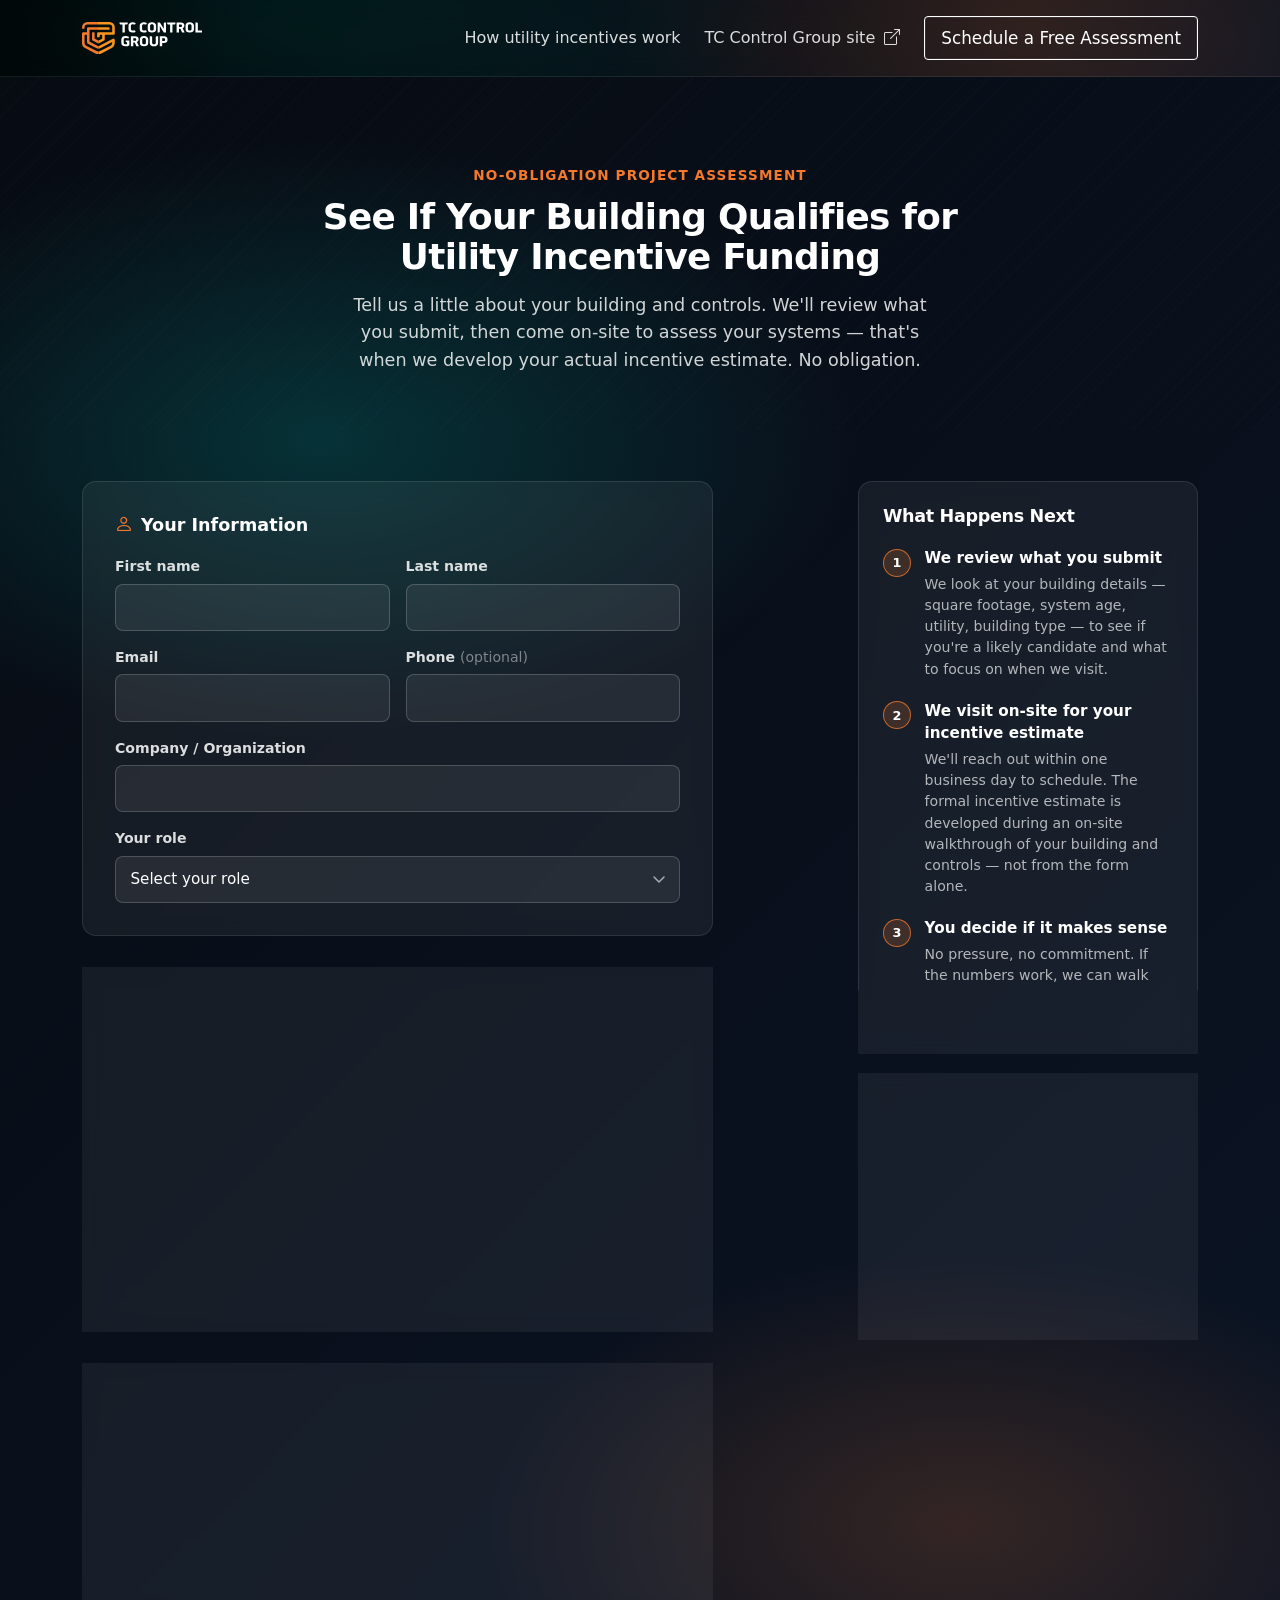
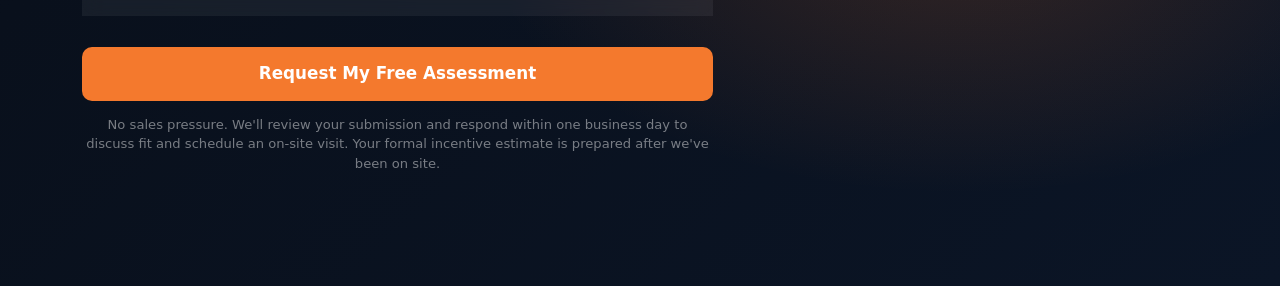
==== free-assessment/index.html @ 53686638 "Add BMS incentive landing page and related pages Made-with: Cursor" ====
<!doctype html>
<html lang="en">
<head>
  <meta charset="utf-8">
  <meta name="viewport" content="width=device-width, initial-scale=1">
  <title>Free Assessment | TC Controls</title>

  <!-- Bootstrap CSS -->
  <link href="https://cdn.jsdelivr.net/npm/bootstrap@5.3.3/dist/css/bootstrap.min.css" rel="stylesheet">
  <!-- Bootstrap Icons -->
  <link href="https://cdn.jsdelivr.net/npm/bootstrap-icons@1.11.3/font/bootstrap-icons.min.css" rel="stylesheet">
  <link href="../css/styles.css" rel="stylesheet">

</head>
<body>

    <header class="site-hero" style="padding-bottom: 0;">
        <nav class="navbar navbar-expand-lg navbar-dark navbar-overlay py-3">
          <div class="container">
            <a class="navbar-brand d-flex align-items-center gap-2" href="../index.html" aria-label="TC Controls — back to landing page home">
              <span class="brand-mark" aria-hidden="true">
                <svg xmlns="http://www.w3.org/2000/svg" viewBox="0 0 264.708 70.404" role="img" aria-label="TC Controls">
                  <g transform="translate(82.597 0.573)">
                    <g>
                      <g>
                        <g>
                          <path d="M459.9,7.663V5h18.069V7.663a1.708,1.708,0,0,1-1.708,1.708h-4.738V27.019h-5.214V9.371h-4.7A1.709,1.709,0,0,1,459.9,7.663Z" transform="translate(-459.9 -4.675)" fill="#fff"></path>
                          <path d="M575.146,10.832V18.28c0,2.234,1.62,3.238,3.887,3.238a9.345,9.345,0,0,0,3.132-.485,1.978,1.978,0,0,1,2.38.943l1,1.906c-1.846,1.392-3.693,1.976-6.963,1.976-4.955,0-8.678-2.428-8.678-7.286V10.509c0-4.565,3.919-7.319,8.646-7.319a11,11,0,0,1,7.189,2.1L584.607,7.3a1.945,1.945,0,0,1-2.4.871,8.662,8.662,0,0,0-3.271-.578C576.734,7.594,575.146,8.759,575.146,10.832Z" transform="translate(-550.144 -3.19)" fill="#fff"></path>
                        </g>
                        <g transform="translate(44.384)">
                          <path d="M712.276,10.832V18.28c0,2.234,1.62,3.238,3.887,3.238a9.345,9.345,0,0,0,3.132-.485,1.953,1.953,0,0,1,2.38.943l1,1.906c-1.846,1.392-3.693,1.976-6.963,1.976-4.955,0-8.678-2.428-8.678-7.286V10.509c0-4.565,3.919-7.319,8.646-7.319a11,11,0,0,1,7.189,2.1L721.737,7.3a1.945,1.945,0,0,1-2.4.871,8.662,8.662,0,0,0-3.271-.578C713.864,7.594,712.276,8.759,712.276,10.832Z" transform="translate(-707.03 -3.19)" fill="#fff"></path>
                          <path d="M823.749,10.412v8.161c0,4.793-3.723,7.286-8.971,7.286h-.485c-5.311,0-9-2.428-9-7.286V10.412c0-4.565,3.854-7.222,8.971-7.222h.517C819.8,3.19,823.749,5.911,823.749,10.412Zm-5.246.42c0-2.137-1.586-3.27-3.725-3.27h-.517c-2.17,0-3.725,1.166-3.725,3.238v7.416c0,2.3,1.424,3.3,3.757,3.3h.485c2.267,0,3.725-1.036,3.725-3.3Z" transform="translate(-787.643 -3.19)" fill="#fff"></path>
                          <path d="M942.17,4.992h2.865V27.011h-4.891l-8.711-14.054V25.051a1.961,1.961,0,0,1-1.961,1.961H926.64V4.992h4.89l8.678,14.183V6.951A1.961,1.961,0,0,1,942.17,4.99Z" transform="translate(-887.198 -4.667)" fill="#fff"></path>
                          <path d="M1043.67,7.41V5h18.069V7.412a1.961,1.961,0,0,1-1.961,1.961H1055.3V27.019h-5.214V9.371h-4.451A1.961,1.961,0,0,1,1043.67,7.41Z" transform="translate(-983.21 -4.675)" fill="#fff"></path>
                          <path d="M1172.158,17.953l4.468,9.068h-5.6l-3.693-7.9h-3.206v7.9h-5.246V5h9.488c4.533,0,7.545,1.911,7.545,6.347v1a5.461,5.461,0,0,1-3.757,5.6Zm-8.032-2.883h3.919c1.327,0,2.622-.713,2.622-2.2V11.541c0-1.457-1.133-2.17-2.654-2.17h-3.886v5.7Z" transform="translate(-1077.729 -4.675)" fill="#fff"></path>
                          <path d="M1286.969,10.412v8.161c0,4.793-3.725,7.286-8.971,7.286h-.487c-5.311,0-9-2.428-9-7.286V10.412c0-4.565,3.854-7.222,8.969-7.222H1278C1283.018,3.19,1286.969,5.911,1286.969,10.412Zm-5.246.42c0-2.137-1.586-3.27-3.723-3.27h-.519c-2.17,0-3.723,1.166-3.723,3.238v7.416c0,2.3,1.424,3.3,3.757,3.3H1278c2.266,0,3.723-1.036,3.723-3.3V10.832Z" transform="translate(-1167.669 -3.19)" fill="#fff"></path>
                          <path d="M1395.114,6.959V22.68H1403a1.961,1.961,0,0,1,1.961,1.961v2.38h-15.09V5h3.285a1.961,1.961,0,0,1,1.961,1.961Z" transform="translate(-1267.233 -4.675)" fill="#fff"></path>
                        </g>
                      </g>
                      <g transform="translate(3.91 30.313)">
                        <path d="M491.32,181.622h8.1v10.427a14.382,14.382,0,0,1-8.452,2.59c-5.246,0-9.294-2.331-9.294-7.286v-8.064c0-4.761,4.177-7.319,9.391-7.319a14.054,14.054,0,0,1,7.61,2.073l-.941,2a1.965,1.965,0,0,1-2.509.982,10.063,10.063,0,0,0-3.9-.686c-2.461,0-4.4,1.133-4.4,3.335V187c0,2.4,1.782,3.3,4.048,3.3a8.151,8.151,0,0,0,3.206-.517v-4.145h-.889a1.961,1.961,0,0,1-1.961-1.961V181.62Z" transform="translate(-481.67 -171.97)" fill="#fff"></path>
                        <path d="M612.318,186.733l4.468,9.068h-5.6l-3.693-7.9h-3.206v7.9H599.04V173.78h9.488c4.533,0,7.545,1.911,7.545,6.347v1a5.459,5.459,0,0,1-3.757,5.6Zm-8.032-2.883H608.2c1.327,0,2.622-.713,2.622-2.2v-1.327c0-1.457-1.133-2.17-2.656-2.17h-3.887v5.7Z" transform="translate(-577.961 -173.455)" fill="#fff"></path>
                        <path d="M727.129,179.192v8.161c0,4.793-3.725,7.286-8.971,7.286h-.487c-5.311,0-9-2.428-9-7.286v-8.161c0-4.565,3.854-7.222,8.969-7.222h.519C723.178,171.97,727.129,174.691,727.129,179.192Zm-5.246.42c0-2.137-1.586-3.27-3.723-3.27h-.519c-2.17,0-3.723,1.166-3.723,3.238V187c0,2.3,1.424,3.3,3.757,3.3h.487c2.267,0,3.723-1.036,3.723-3.3v-7.383Z" transform="translate(-667.901 -171.97)" fill="#fff"></path>
                        <path d="M845.17,173.78h3.285v14.831c0,5.02-4.177,7.513-9.163,7.513s-9.262-2.46-9.262-7.513V173.78h3.285a1.961,1.961,0,0,1,1.961,1.961v12.611c0,2.364,1.879,3.432,3.984,3.432s3.951-1.1,3.951-3.432V175.741a1.961,1.961,0,0,1,1.961-1.961Z" transform="translate(-767.465 -173.455)" fill="#fff"></path>
                        <path d="M962.391,173.78c4.4,0,7.545,2.17,7.545,6.282v2.622c0,3.919-3.464,5.894-7.48,5.894h-4.21V195.8H953V173.78Zm2.3,6.9a2.42,2.42,0,0,0-2.622-2.525h-3.822v6.379h3.822a2.349,2.349,0,0,0,2.622-2.46v-1.392Z" transform="translate(-868.35 -173.455)" fill="#fff"></path>
                      </g>
                    </g>
                  </g>
                  <g>
                    <g transform="translate(33.274)">
                      <path d="M224.164,11.559V25.4a2.83,2.83,0,0,1-2.827,2.829l-18.382.007a.9.9,0,0,0-.9.9v9.282a2.831,2.831,0,0,1-1.525,2.511L189.383,46.71a2.822,2.822,0,0,1-1.3.318V40.9a.858.858,0,0,0,.4-.1l7.92-4.111V29.131a.9.9,0,0,0-.9-.9h-3.678a.9.9,0,0,0-.9.9v3.734a.9.9,0,0,1-.9.9h-3.863a.9.9,0,0,1-.9-.9V24.75a2.171,2.171,0,0,1,2.171-2.171l30.167-.013a.9.9,0,0,0,.9-.9V11.559a5.9,5.9,0,0,0-5.9-5.9H185.27V0H212.6A11.559,11.559,0,0,1,224.164,11.559Z" transform="translate(-185.27)" fill="#f8951d"></path>
                      <path d="M223.363,89a2.834,2.834,0,0,0-3.33-.539l-30.481,15.788a3.2,3.2,0,0,1-1.471.357v5.656a8.873,8.873,0,0,0,4.068-.986L218.14,95.815a.251.251,0,0,1,.366.223v1.4a7.126,7.126,0,0,1-3.653,6.212l-21.9,11.426a10.68,10.68,0,0,1-4.871,1.234v5.668a16.323,16.323,0,0,0,7.489-1.888l21.9-11.426a12.738,12.738,0,0,0,6.692-11.227V91.026a2.885,2.885,0,0,0-.8-2.028Zm-12.8-26.139H185.27v5.657H211.9a.9.9,0,0,0,.9-.9V65.092A2.233,2.233,0,0,0,210.563,62.86Z" transform="translate(-185.27 -51.57)" fill="#f8951d"></path>
                    </g>
                    <g>
                      <path d="M33.274,0V5.657H11.913a6.254,6.254,0,0,0-6.254,6.255v1.931a.9.9,0,0,1-.9.9H.9a.9.9,0,0,1-.9-.9V11.913A11.912,11.912,0,0,1,11.913,0Z" fill="#f4792d"></path>
                      <path d="M10.97,95.831V80.707a.9.9,0,0,0-.9-.9H6.555a.9.9,0,0,0-.9.9V97.619a7.113,7.113,0,0,0,3.649,6.205l21.724,11.246a10.667,10.667,0,0,0,5.052,1.236v5.668H36a16.321,16.321,0,0,1-7.581-1.888L6.69,108.841A12.738,12.738,0,0,1,0,97.619V76.98a2.828,2.828,0,0,1,2.829-2.829H10.97V65.689A2.828,2.828,0,0,1,13.8,62.86H33.274v5.657H17.525a.9.9,0,0,0-.9.9V93.239A2.739,2.739,0,0,0,18.1,95.667l16.519,8.587a3.214,3.214,0,0,0,1.464.352v5.656a8.856,8.856,0,0,1-4.064-.984L13.2,99.494a4.107,4.107,0,0,1-2.227-3.664Z" transform="translate(0 -51.57)" fill="#f4792d"></path>
                      <path d="M137.06,144.043v6.126a2.829,2.829,0,0,1-1.3-.318l-11.149-5.788a2.83,2.83,0,0,1-1.527-2.513V126.618a.9.9,0,0,1,.9-.9h3.863a.9.9,0,0,1,.9.9v12.671a.9.9,0,0,0,.483.8l7.435,3.86A.86.86,0,0,0,137.06,144.043Z" transform="translate(-100.975 -103.141)" fill="#f4792d"></path>
                    </g>
                  </g>
                </svg>
              </span>
            </a>
      
            <button class="navbar-toggler" type="button" data-bs-toggle="collapse" data-bs-target="#mainNav" aria-controls="mainNav" aria-expanded="false" aria-label="Toggle navigation">
              <span class="navbar-toggler-icon"></span>
            </button>
      
            <div class="collapse navbar-collapse" id="mainNav">
              <ul class="navbar-nav ms-auto align-items-lg-center gap-lg-2">
                <li class="nav-item">
                  <a class="nav-link" href="../how-utility-incentives-work/">How utility incentives work</a>
                </li>
                <li class="nav-item">
                  <a class="nav-link nav-link-external" href="https://www.tccontrols.com/" rel="noopener">TC Control Group site <i class="bi bi-box-arrow-up-right ms-1" aria-hidden="true"></i></a>
                </li>
                <li class="nav-item ms-lg-2">
                  <a class="btn btn-tc-primary btn-sm px-3 active" href="#assessmentForm" aria-current="page">Schedule a Free Assessment</a>
                </li>
              </ul>
            </div>
          </div>
        </nav>
    </header>

    <main class="assessment-page">

      <section class="assessment-hero">
        <div class="container">
          <div class="row justify-content-center">
            <div class="col-lg-8 text-center">
              <p class="assessment-kicker">No-Obligation Project Assessment</p>
              <h1 class="assessment-hero-title mb-3">See If Your Building Qualifies for Utility Incentive Funding</h1>
              <p class="assessment-hero-subtitle mb-0">Tell us a little about your building and controls. We'll review what you submit, then come on-site to assess your systems — that's when we develop your actual incentive estimate. No obligation.</p>

              <div class="d-lg-none assessment-next-mobile mt-4">
                <details class="assessment-next-toggle">
                  <summary class="assessment-next-toggle-btn">
                    <i class="bi bi-list-check" aria-hidden="true"></i>
                    What Happens Next
                    <i class="bi bi-chevron-down assessment-next-chevron" aria-hidden="true"></i>
                  </summary>
                  <div class="assessment-next-toggle-body">
                    <ol class="assessment-next-steps">
                      <li>
                        <span class="assessment-step-num">1</span>
                        <div>
                          <strong>We review what you submit</strong>
                          <p>We look at your building details — square footage, system age, utility, building type — to see if you're a likely candidate and what to focus on when we visit.</p>
                        </div>
                      </li>
                      <li>
                        <span class="assessment-step-num">2</span>
                        <div>
                          <strong>We visit on-site for your incentive estimate</strong>
                          <p>We'll reach out within one business day to schedule. The formal incentive estimate is developed during an on-site walkthrough of your building and controls — not from the form alone.</p>
                        </div>
                      </li>
                      <li>
                        <span class="assessment-step-num">3</span>
                        <div>
                          <strong>You decide if it makes sense</strong>
                          <p>No pressure, no commitment. If the numbers work, we can walk you through next steps whenever you're ready.</p>
                        </div>
                      </li>
                    </ol>
                  </div>
                </details>
              </div>
            </div>
          </div>
        </div>
      </section>

      <section class="assessment-form-section">
        <div class="container">
          <div class="row g-5 align-items-start justify-content-center">

            <div class="col-lg-7">
              <form class="assessment-form" id="assessmentForm" novalidate>
                <div class="assessment-form-group">
                  <h3 class="assessment-form-group-title"><i class="bi bi-person"></i> Your Information</h3>
                  <div class="row g-3">
                    <div class="col-sm-6">
                      <label for="firstName" class="assessment-label">First name</label>
                      <input type="text" class="assessment-input" id="firstName" required>
                    </div>
                    <div class="col-sm-6">
                      <label for="lastName" class="assessment-label">Last name</label>
                      <input type="text" class="assessment-input" id="lastName" required>
                    </div>
                    <div class="col-sm-6">
                      <label for="email" class="assessment-label">Email</label>
                      <input type="email" class="assessment-input" id="email" required>
                    </div>
                    <div class="col-sm-6">
                      <label for="phone" class="assessment-label">Phone <span class="assessment-optional">(optional)</span></label>
                      <input type="tel" class="assessment-input" id="phone">
                    </div>
                    <div class="col-12">
                      <label for="company" class="assessment-label">Company / Organization</label>
                      <input type="text" class="assessment-input" id="company" required>
                    </div>
                    <div class="col-12">
                      <label for="role" class="assessment-label">Your role</label>
                      <select class="assessment-input" id="role" required>
                        <option value="" disabled selected>Select your role</option>
                        <option value="owner">Building Owner</option>
                        <option value="asset-manager">Asset Manager</option>
                        <option value="facility-manager">Facility Manager</option>
                        <option value="property-manager">Property Manager</option>
                        <option value="engineer">Engineer / Consultant</option>
                        <option value="other">Other</option>
                      </select>
                    </div>
                  </div>
                </div>

                <div class="assessment-form-group">
                  <h3 class="assessment-form-group-title"><i class="bi bi-building"></i> Building Details</h3>
                  <div class="row g-3">
                    <div class="col-12">
                      <label for="buildingAddress" class="assessment-label">Building address</label>
                      <input type="text" class="assessment-input" id="buildingAddress" placeholder="Street address, city, state" required>
                    </div>
                    <div class="col-sm-6">
                      <label for="sqft" class="assessment-label">Approximate square footage</label>
                      <input type="text" class="assessment-input" id="sqft" placeholder="e.g. 125,000" required>
                    </div>
                    <div class="col-sm-6">
                      <label for="buildingType" class="assessment-label">Building type</label>
                      <select class="assessment-input" id="buildingType" required>
                        <option value="" disabled selected>Select type</option>
                        <option value="office">Office</option>
                        <option value="retail">Retail</option>
                        <option value="industrial">Industrial / Warehouse</option>
                        <option value="healthcare">Healthcare</option>
                        <option value="education">Education</option>
                        <option value="campus">Campus</option>
                        <option value="research-laboratory">Research / laboratory</option>
                        <option value="hospitality">Hospitality</option>
                        <option value="other">Other</option>
                      </select>
                    </div>
                    <div class="col-sm-6">
                      <label for="systemAge" class="assessment-label">Current control system age</label>
                      <select class="assessment-input" id="systemAge" required>
                        <option value="" disabled selected>Select age range</option>
                        <option value="unknown">Not sure</option>
                        <option value="5-10">5 – 10 years</option>
                        <option value="10-15">10 – 15 years</option>
                        <option value="15-20">15 – 20 years</option>
                        <option value="20+">20+ years</option>
                        <option value="none">No BMS currently</option>
                      </select>
                    </div>
                    <div class="col-sm-6">
                      <label for="utility" class="assessment-label">Utility provider</label>
                      <select class="assessment-input" id="utility">
                        <option value="" disabled selected>Select utility</option>
                        <option value="national-grid">National Grid</option>
                        <option value="eversource">Eversource</option>
                        <option value="cape-light">Cape Light Compact</option>
                        <option value="berkshire">Berkshire Gas</option>
                        <option value="liberty">Liberty Utilities</option>
                        <option value="unitil">Unitil</option>
                        <option value="other">Other / Not sure</option>
                      </select>
                    </div>
                  </div>
                </div>

                <div class="assessment-form-group">
                  <h3 class="assessment-form-group-title"><i class="bi bi-chat-left-text"></i> Anything Else?</h3>
                  <div class="row g-3">
                    <div class="col-12">
                      <label for="notes" class="assessment-label">Tell us about your situation <span class="assessment-optional">(optional)</span></label>
                      <textarea class="assessment-input" id="notes" rows="4" placeholder="Known issues, upgrade timeline, access or scheduling notes for an on-site visit — anything that helps us understand your needs."></textarea>
                    </div>
                  </div>
                </div>

                <div class="assessment-form-submit">
                  <button type="submit" class="btn btn-assessment-submit btn-lg w-100">Request My Free Assessment</button>
                  <p class="assessment-disclaimer">No sales pressure. We'll review your submission and respond within one business day to discuss fit and schedule an on-site visit. Your formal incentive estimate is prepared after we've been on site.</p>
                </div>
              </form>
            </div>

            <div class="col-lg-4 offset-lg-1">
              <div class="assessment-sidebar">
                <div class="assessment-sidebar-card d-none d-lg-block">
                  <h4 class="assessment-sidebar-title">What Happens Next</h4>
                  <ol class="assessment-next-steps">
                    <li>
                      <span class="assessment-step-num">1</span>
                      <div>
                        <strong>We review what you submit</strong>
                        <p>We look at your building details — square footage, system age, utility, building type — to see if you're a likely candidate and what to focus on when we visit.</p>
                      </div>
                    </li>
                    <li>
                      <span class="assessment-step-num">2</span>
                      <div>
                        <strong>We visit on-site for your incentive estimate</strong>
                        <p>We'll reach out within one business day to schedule. The formal incentive estimate is developed during an on-site walkthrough of your building and controls — not from the form alone.</p>
                      </div>
                    </li>
                    <li>
                      <span class="assessment-step-num">3</span>
                      <div>
                        <strong>You decide if it makes sense</strong>
                        <p>No pressure, no commitment. If the numbers work, we can walk you through next steps whenever you're ready.</p>
                      </div>
                    </li>
                  </ol>
                </div>

                <div class="assessment-sidebar-card assessment-sidebar-card--trust">
                  <div class="assessment-trust-item">
                    <i class="bi bi-shield-check"></i>
                    <span>No obligation, no sales pressure</span>
                  </div>
                  <div class="assessment-trust-item">
                    <i class="bi bi-clock"></i>
                    <span>We'll follow up within 1 business day</span>
                  </div>
                  <div class="assessment-trust-item">
                    <i class="bi bi-pin-map"></i>
                    <span>On-site visit for your incentive estimate</span>
                  </div>
                  <div class="assessment-trust-item">
                    <i class="bi bi-building-check"></i>
                    <span>$100M+ in completed projects</span>
                  </div>
                  <div class="assessment-trust-item">
                    <i class="bi bi-geo-alt"></i>
                    <span>Massachusetts-based team</span>
                  </div>
                </div>
              </div>
            </div>

          </div>
        </div>
      </section>

    </main>

  <script src="https://cdn.jsdelivr.net/npm/bootstrap@5.3.3/dist/js/bootstrap.bundle.min.js"></script>
</body>
</html>
---- css/styles.css ----
:root{
  --tc-teal: #00918A;
  --tc-orange-left: #f4792d;
  --tc-orange-right: #f8951d;
  --hero-bg-1: #070b12;
  --hero-bg-2: #0b1526;
}

html, body { height: 100%; }
body{
  margin: 0;
  overflow-x: hidden;
  font-family: system-ui, -apple-system, Segoe UI, Roboto, Helvetica, Arial, "Apple Color Emoji", "Segoe UI Emoji";
  background: #0b1020;
}

.site-hero{
  position: relative;
  overflow: hidden;
  color: #fff;
  background:
    radial-gradient(900px 500px at 20% 15%, rgba(0,145,138,.35), transparent 60%),
    radial-gradient(700px 450px at 80% 30%, rgba(244,121,45,.20), transparent 60%),
    linear-gradient(135deg, var(--hero-bg-1), var(--hero-bg-2));
}

.site-hero::before{
  content: "";
  position: absolute;
  inset: 0;
  background:
    linear-gradient(transparent 0 0),
    repeating-linear-gradient(
      135deg,
      rgba(255,255,255,.06) 0px,
      rgba(255,255,255,.06) 1px,
      transparent 1px,
      transparent 14px
    );
  opacity: .30;
  pointer-events: none;
}

.site-hero::after{
  content: "";
  position: absolute;
  inset: 0;
  background: linear-gradient(to right, rgba(0,0,0,.75), rgba(0,0,0,.10) 60%, rgba(0,0,0,.00));
  pointer-events: none;
}

.navbar-overlay,
.hero-content,
.proof-strip{
  position: relative;
  z-index: 1;
}

.navbar-overlay{
  background: rgba(0,0,0,.10);
  border-bottom: 1px solid rgba(255,255,255,.08);
  backdrop-filter: blur(10px);
}

.navbar .nav-link{
  color: rgba(255,255,255,.85);
}

.navbar .nav-link:hover{
  color: #fff;
}

@media (min-width: 992px){
  .navbar-nav .btn-tc-primary.btn-sm{
    padding: 0.55rem 1.4rem;
    font-size: 1.05rem;
    line-height: 1.45;
  }
}

.brand-mark svg{
  height: 32px;
  width: auto;
  display: block;
}

.btn-tc-primary{
  background: transparent;
  border: 1px solid var(--tc-teal);
  color: #fff;
  box-shadow: inset 0 0 0 1px rgba(255,255,255,.08);
}

.btn-tc-primary:hover{
  background: rgba(0,145,138,.12);
  border-color: var(--tc-teal);
  color: #fff;
}

.btn-outline-light{
  background: var(--tc-orange-left);
  border-color: var(--tc-orange-left);
  color: #fff;
}

.btn-outline-light:hover{
  background: #de6d27;
  border-color: #de6d27;
  color: #fff;
}

.btn-process-outline{
  background: transparent;
  border: 2px solid rgba(255,255,255,.7);
  color: #fff;
}

.btn-process-outline:hover{
  background: rgba(255,255,255,.1);
  border-color: #fff;
  color: #fff;
}

.btn-tc-filled{
  background: var(--tc-teal);
  border: 1px solid var(--tc-teal);
  color: #fff;
}

.btn-tc-filled:hover{
  background: #007a74;
  border-color: #007a74;
  color: #fff;
}

.hero-content{
  padding: clamp(5rem, 8vw, 7rem) 0 clamp(2.5rem, 4vw, 3rem);
}

/* Landing page only: tighter hero bottom + row nudge for PNG alignment */
@media (min-width: 992px){
  .hero-content--landing{
    padding-bottom: 0;
  }

  .hero-content--landing .hero-content-row{
    margin-bottom: -20px;
  }
}

.hero-copy{
  position: relative;
  z-index: 3;
}

.hero-visual{
  position: relative;
  min-height: 520px;
}

.hero-artboard{
  position: absolute;
  right: 50px;
  bottom: 0px;
  width: min(100%, 620px);
  aspect-ratio: 1536 / 1152;
  z-index: 2;
  overflow: visible;
}

.hero-building,
.particle-scene{
  position: absolute;
  top: -15px;
  left: 60px;
  width: 100%;
  height: 100%;
}

/* Same inner offset as .hero-building so SVG circuits align with the PNG */
.particle-scene .circuit-traces,
.particle-scene .circuit-glow,
.particle-scene .hero-target-logo{
  position: absolute;
  top: -15px;
  left: 60px;
  width: 100%;
  height: 100%;
}

.hero-building{
  z-index: 2;
  pointer-events: none;
  object-fit: contain;
  filter: drop-shadow(0 18px 40px rgba(0,0,0,.28));
  /* Soft fade on left + right edges */
  -webkit-mask-image: linear-gradient(
    to right,
    transparent 0%,
    black 14%,
    black 86%,
    transparent 100%
  );
  mask-image: linear-gradient(
    to right,
    transparent 0%,
    black 30%,
    black 60%,
    transparent 100%
  );
  -webkit-mask-size: 100% 100%;
  mask-size: 100% 100%;
  -webkit-mask-repeat: no-repeat;
  mask-repeat: no-repeat;
}

.particle-scene{
  overflow: visible;
  pointer-events: none;
  z-index: 4;
}

.particle-node{
  position: absolute;
  width: 6.4px;
  height: 6.4px;
  border-radius: 50%;
  transform: translate(-50%, -50%);
  opacity: .9;
  box-shadow: 0 0 10px currentColor;
  will-change: left, top, opacity, background-color, transform;
  z-index: 5;
  transition: opacity 0.55s ease;
}

.particle-node.is-large{
  width: 7.6px;
  height: 7.6px;
}

.particle-node.is-roamer{
  width: 9px;
  height: 9px;
  box-shadow: 0 0 14px currentColor;
  opacity: .85;
}

.particle-node.is-overlay{
  z-index: 10;
}

.circuit-traces,
.circuit-glow{
  opacity: 0;
  transition: opacity 1.1s ease;
  pointer-events: none;
  z-index: 3;
  transform: translateY(25px);
}

.circuit-traces svg,
.circuit-glow svg,
.hero-target-logo svg{
  width: 100%;
  height: 100%;
}

.circuit-glow{
  filter: blur(14px);
}

.circuit-traces .trace-outline--rail{
  stroke-dasharray: 22 26;
}

.hero-artboard.is-formed .circuit-traces .trace-outline--rail{
  animation: traceRace 14s linear infinite;
}

.hero-artboard.is-formed .circuit-traces .trace-outline--rail-b{
  animation-delay: -7s;
}

@media (prefers-reduced-motion: reduce){
  .hero-artboard.is-formed .circuit-traces .trace-outline--rail{
    animation: none;
  }
}

.hero-artboard.is-formed .circuit-traces{
  opacity: .32;
}

.hero-artboard.is-formed .circuit-glow{
  opacity: .32;
  filter: blur(22px) drop-shadow(0 0 18px rgba(244,121,45,0.55)) drop-shadow(0 0 36px rgba(248,149,29,0.35));
}

.hero-target-logo{
  opacity: 0;
  pointer-events: none;
  z-index: 1;
}

@keyframes traceRace{
  from { stroke-dashoffset: 0; }
  to { stroke-dashoffset: -220; }
}

.hero-kicker{
  font-size: 0.85rem;
  font-weight: 600;
  letter-spacing: 0.08em;
  text-transform: uppercase;
  color: rgba(255,255,255,.75);
  margin-bottom: 0.75rem;
}

.hero-title{
  font-weight: 800;
  line-height: 1.05;
  font-size: clamp(1.55rem, 2.65vw, 2.35rem);
}

.hero-title-line{
  display: inline;
  opacity: 0;
  transform: translateX(-28px);
  transition: opacity 0.6s ease, transform 0.6s ease;
}

.hero-title-line.is-visible{
  opacity: 1;
  transform: translateX(0);
}

.hero-title-sub{
  font-weight: 700;
  color: var(--tc-orange-left);
}

.proof-strip{
  padding: 1.1rem 0 1.6rem;
  border-top: 1px solid rgba(255,255,255,.08);
  background: rgba(0,0,0,.18);
  backdrop-filter: blur(8px);
}

.proof-item{
  display: flex;
  gap: .8rem;
  align-items: flex-start;
  padding: .9rem 1rem;
  border: 1px solid rgba(255,255,255,.10);
  border-radius: 16px;
  background: rgba(255,255,255,.04);
}

.proof-item i{
  font-size: 1.2rem;
  line-height: 1;
  color: rgba(255,255,255,.9);
  margin-top: .15rem;
}

.proof-title{
  font-weight: 700;
  line-height: 1.1;
}

.proof-sub{
  font-size: .95rem;
  color: rgba(255,255,255,.72);
  margin-top: .15rem;
}

/* ── Sticky scroll section (building left, text panels right) ── */

.sticky-scroll-section{
  position: relative;
  overflow-x: clip;
  background:
    radial-gradient(800px 440px at 22% 40%, rgba(0,145,138,.06), transparent 60%),
    radial-gradient(700px 420px at 76% 30%, rgba(244,121,45,.05), transparent 60%),
    #f8f7f4;
  border-top: 1px solid rgba(0,0,0,.06);
}

@media (min-width: 992px){
  .sticky-scroll-section{
    overflow-x: visible;
    min-height: 200vh;
    display: flex;
    flex-direction: column;
  }

  .sticky-scroll-visual{
    position: sticky;
    top: 0;
    align-self: flex-start;
    min-height: 100vh;
    min-height: 100dvh;
    display: flex;
    align-items: center;
    justify-content: flex-start;
    will-change: transform;
  }

  .sticky-text-viewport-wrap{
    position: sticky;
    top: 0;
    align-self: flex-start;
    height: 100vh;
    height: 100dvh;
    display: flex;
    align-items: center;
  }

  .sticky-text-viewport{
    height: clamp(18rem, 46vh, 32rem);
    overflow: hidden;
    width: 100%;
    position: relative;
  }

  .sticky-text-track{
    will-change: transform;
  }

  .sticky-text-track .sticky-copy-block{
    height: clamp(18rem, 46vh, 32rem);
    display: flex;
    flex-direction: column;
    justify-content: center;
    margin-top: 0;
    padding-bottom: 0;
  }
}

.sticky-scroll-inner{
  padding-top: 0;
  padding-bottom: 0;
}

@media (min-width: 992px){
  .sticky-scroll-inner{
    padding-bottom: 0;
    flex: 1 1 auto;
    display: flex;
    flex-direction: column;
  }

  .sticky-scroll-inner > .row{
    flex: 1 1 auto;
  }
}

@media (max-width: 991.98px){
  .sticky-scroll-visual{
    display: flex;
    align-items: center;
    justify-content: center;
  }

  .sticky-copy-block + .sticky-copy-block{
    margin-top: clamp(2rem, 4vw, 3rem);
  }
}

.sticky-scroll-section::before{
  content: "";
  position: absolute;
  inset: 0;
  background:
    repeating-linear-gradient(
      135deg,
      rgba(0,0,0,.02) 0px,
      rgba(0,0,0,.02) 1px,
      transparent 1px,
      transparent 14px
    );
  opacity: .6;
  pointer-events: none;
}

.sticky-text-col{
  display: flex;
  flex-direction: column;
  gap: 0;
}

.sticky-copy-block{
  max-width: 36rem;
}

.sticky-copy-block h2{
  color: #1a1a1a;
  font-weight: 800;
  line-height: 1.1;
  font-size: clamp(1.6rem, 2.5vw, 2.2rem);
  letter-spacing: -0.02em;
}

.sticky-copy-block p{
  color: rgba(0,0,0,.70);
  font-size: 1.05rem;
}

.scroll-prompt{
  display: flex;
  flex-direction: column;
  align-items: left;
  gap: 0.35rem;
  color: rgba(0,0,0,.55);
  font-size: 0.95rem;
  font-weight: 800;
}

.scroll-prompt-arrow{
  font-size: 1.4rem;
  animation: scroll-bounce 1.8s ease-in-out infinite;
}

@keyframes scroll-bounce{
  0%, 100%{ transform: translateY(0); }
  50%{ transform: translateY(6px); }
}

.pain-list li{
  color: rgba(0,0,0,.75);
}

.pain-list i{
  color: var(--tc-orange-left);
}

.pain-list{
  list-style: none;
  padding: 0;
  margin: 1.25rem 0 0;
  display: grid;
  gap: .75rem;
}

.pain-list li{
  display: flex;
  gap: .75rem;
  align-items: flex-start;
  font-size: 1.05rem;
}

.pain-list i{
  margin-top: .15rem;
  font-size: 1.05rem;
  flex: 0 0 auto;
}

.feature-graphic{
  position: relative;
  margin: 0 auto;
  max-width: 480px;
  min-height: 320px;
}

@media (max-width: 991.98px){
  .sticky-scroll-section .feature-graphic{
    margin-top: clamp(1.25rem, 3.5vh, 2.5rem);
  }
}

@media (min-width: 992px){
  .feature-graphic-col{
    align-self: stretch;
    overflow: visible;
  }

  .feature-graphic.feature-graphic--bleed-left{
    max-width: none;
    width: min(265%, 1460px);
    min-height: 540px;
    margin-top: 0;
    margin-left: max(-68vw, -60rem);
    margin-right: auto;
  }

  .feature-graphic--bleed-left .feature-graphic-img{
    width: 100%;
    max-width: none;
    height: auto;
    object-fit: contain;
    object-position: 65% center;
    margin: 0;
    display: block;
  }
}

.feature-graphic-img{
  position: relative;
  width: 100%;
  max-width: 480px;
  height: auto;
  object-fit: contain;
  object-position: center;
  display: block;
  margin: 0 auto;
  will-change: filter;
}

.feature-graphic.is-converged .feature-graphic-img{
  filter:
    blur(0)
    drop-shadow(0 0 4px rgba(244,121,45,.4))
    drop-shadow(0 0 1px rgba(244,121,45,.7));
}

.process-section{
  position: relative;
  color: #fff;
  background:
    radial-gradient(920px 520px at 16% 22%, rgba(0,145,138,.24), transparent 62%),
    radial-gradient(760px 440px at 86% 30%, rgba(244,121,45,.16), transparent 64%),
    linear-gradient(135deg, #070b12, #0b1526);
  border-top: 1px solid rgba(255,255,255,.08);
}

.process-section::before{
  content: "";
  position: absolute;
  inset: 0;
  background: repeating-linear-gradient(
    135deg,
    rgba(255,255,255,.05) 0px,
    rgba(255,255,255,.05) 1px,
    transparent 1px,
    transparent 14px
  );
  opacity: .3;
  pointer-events: none;
}

.process-section .container{
  position: relative;
  z-index: 1;
}

.process-intro{
  max-width: 860px;
}

.process-title{
  font-weight: 800;
  line-height: 1.1;
  font-size: clamp(1.9rem, 3.1vw, 2.7rem);
  letter-spacing: -0.02em;
}

.process-subtitle{
  color: rgba(255,255,255,.82);
  font-size: clamp(1rem, 1.7vw, 1.15rem);
}

.process-flow{
  list-style: none;
  margin: 0;
  padding: 0;
  display: grid;
  grid-template-columns: repeat(5, minmax(0, 1fr));
  gap: 1rem;
}

.process-step{
  position: relative;
  text-align: center;
}

.process-step-box{
  padding: 1rem 0.75rem 1.1rem;
  border-radius: 12px;
  background: rgba(255,255,255,.04);
  border: 1px solid rgba(255,255,255,.08);
  transition: background 0.25s ease, border-color 0.25s ease;
  cursor: pointer;
}

.process-step-box:hover{
  background: rgba(255,255,255,.08);
  border-color: rgba(244,121,45,.35);
}

.process-step-desc{
  margin: 0.75rem 0 0;
  padding: 0;
  font-size: 0.88rem;
  line-height: 1.4;
  color: rgba(255,255,255,.72);
  max-height: 0;
  opacity: 0;
  overflow: hidden;
  transition: max-height 0.35s ease, opacity 0.3s ease, margin 0.3s ease;
}

.process-step-box:hover .process-step-desc{
  max-height: 150px;
  opacity: 1;
}

.process-step::after{
  content: "";
  position: absolute;
  top: 32px;
  left: calc(50% + 28px);
  width: calc(100% - 56px);
  height: 1px;
  background: linear-gradient(to right, rgba(244,121,45,.55), rgba(248,149,29,.3));
}

.process-step:last-child::after{
  display: none;
}

.process-step-number{
  width: 32px;
  height: 32px;
  margin: 0 auto 0.85rem;
  border-radius: 50%;
  display: grid;
  place-items: center;
  font-size: 0.88rem;
  font-weight: 700;
  color: #fff;
  border: 1px solid rgba(244,121,45,.75);
  background: rgba(244,121,45,.18);
  box-shadow: 0 0 0 1px rgba(255,255,255,.05) inset;
}

.process-step-number i{
  font-size: 0.95rem;
  line-height: 1;
}

.process-step-label{
  display: block;
  color: rgba(255,255,255,.88);
  font-size: 0.98rem;
  line-height: 1.35;
}

@media (max-width: 991.98px){
  .process-flow{
    grid-template-columns: 1fr;
    gap: 1.1rem;
  }

  .process-step{
    text-align: left;
  }

  .process-step-box{
    display: grid;
    grid-template-columns: 32px 1fr;
    align-items: start;
    column-gap: 0.8rem;
  }

  .process-step-box .process-step-desc{
    grid-column: 1 / -1;
  }

  .process-step-box .process-step-number{
    margin: 0;
  }

  .process-step::after{
    left: 16px;
    top: calc(100% + 0.35rem);
    width: 1px;
    height: 0.9rem;
    background: linear-gradient(to bottom, rgba(244,121,45,.55), rgba(248,149,29,.3));
  }

  .process-step-number{
    margin: 0;
  }
}

.quote-section{
  position: relative;
  padding: clamp(3.5rem, 7vw, 5rem) 0;
  background:
    radial-gradient(800px 440px at 22% 40%, rgba(0,145,138,.06), transparent 60%),
    radial-gradient(700px 420px at 76% 30%, rgba(244,121,45,.05), transparent 60%),
    #f8f7f4;
  border-top: 1px solid rgba(0,0,0,.06);
}

.quote-section .container{
  position: relative;
  z-index: 1;
}

.testimonial-quote{
  max-width: 720px;
  margin: 0 auto;
  padding: 2rem 2.5rem;
  border-left: 4px solid var(--tc-teal);
  background: rgba(255,255,255,.6);
  border-radius: 0 12px 12px 0;
  box-shadow: 0 2px 16px rgba(0,0,0,.04);
}

.quote-text{
  font-size: 1.25rem;
  line-height: 1.6;
  color: #1a1a1a;
  margin: 0 0 1.25rem;
  font-style: italic;
}

.quote-attribution{
  display: block;
}

.quote-name{
  font-style: normal;
  font-weight: 700;
  font-size: 1rem;
  color: #1a1a1a;
}

.quote-title{
  display: block;
  font-size: 0.9rem;
  color: rgba(0,0,0,.6);
  margin-top: 0.2rem;
}

.case-studies-section{
  position: relative;
  padding: clamp(4rem, 8vw, 6rem) 0;
  background:
    radial-gradient(800px 440px at 22% 40%, rgba(0,145,138,.06), transparent 60%),
    radial-gradient(700px 420px at 76% 30%, rgba(244,121,45,.05), transparent 60%),
    #f8f7f4;
  border-top: 1px solid rgba(0,0,0,.06);
}

.case-studies-section::before{
  content: "";
  position: absolute;
  inset: 0;
  background: repeating-linear-gradient(
    135deg,
    rgba(0,0,0,.02) 0px,
    rgba(0,0,0,.02) 1px,
    transparent 1px,
    transparent 14px
  );
  opacity: .6;
  pointer-events: none;
}

.case-studies-section .container{
  position: relative;
  z-index: 1;
}

.case-study-card{
  display: block;
  background: #fff;
  border-radius: 16px;
  overflow: hidden;
  box-shadow: 0 4px 24px rgba(0,0,0,.08);
  border: 1px solid rgba(0,0,0,.06);
  text-decoration: none;
  color: inherit;
  transition: box-shadow 0.3s ease, transform 0.3s ease;
}

.case-study-card:hover{
  box-shadow: 0 12px 40px rgba(0,0,0,.12);
  transform: translateY(-4px);
}

.case-study-image{
  aspect-ratio: 4 / 3;
  overflow: hidden;
}

.case-study-image img{
  width: 100%;
  height: 100%;
  object-fit: cover;
  display: block;
}

.case-study-content{
  padding: 1.5rem 1.5rem 1.75rem;
}

.case-study-title{
  font-size: 1.35rem;
  font-weight: 800;
  color: #1a1a1a;
  margin: 0 0 1.25rem;
  letter-spacing: -0.02em;
}

.case-study-facts{
  list-style: none;
  margin: 0 0 1.25rem;
  padding: 0;
}

.case-study-facts li{
  position: relative;
  padding-left: 1rem;
  margin-bottom: 0.85rem;
  border-left: 3px solid var(--tc-teal);
}

.case-study-facts li:last-child{
  margin-bottom: 0;
}

.case-study-fact-label{
  display: block;
  font-size: 0.7rem;
  font-weight: 700;
  text-transform: uppercase;
  letter-spacing: 0.06em;
  color: var(--tc-orange-left);
  margin-bottom: 0.2rem;
}

.case-study-fact-value{
  display: block;
  font-size: 0.95rem;
  color: #2a2a2a;
}

.case-study-cta{
  font-size: 0.9rem;
  font-weight: 600;
  color: var(--tc-teal);
  display: inline-flex;
  align-items: center;
  gap: 0.35rem;
}

.case-study-card:hover .case-study-cta{
  color: var(--tc-orange-left);
}

.faq-section{
  position: relative;
  padding: clamp(4rem, 8vw, 6rem) 0;
  background:
    radial-gradient(800px 440px at 20% 50%, rgba(255,255,255,.12), transparent 55%),
    radial-gradient(700px 400px at 80% 40%, rgba(244,121,45,.08), transparent 55%),
    var(--tc-teal);
  border-top: 1px solid rgba(255,255,255,.15);
}

.faq-section::before{
  content: "";
  position: absolute;
  inset: 0;
  background: repeating-linear-gradient(
    135deg,
    rgba(255,255,255,.04) 0px,
    rgba(255,255,255,.04) 1px,
    transparent 1px,
    transparent 14px
  );
  opacity: .5;
  pointer-events: none;
}

.faq-section .container{
  position: relative;
  z-index: 1;
}

.faq-intro{
  max-width: 640px;
}

.faq-title{
  font-weight: 800;
  font-size: clamp(1.6rem, 2.5vw, 2.2rem);
  color: #fff;
  letter-spacing: -0.02em;
  line-height: 1.15;
}

.faq-subtitle{
  font-size: 1.05rem;
  color: rgba(255,255,255,.88);
}

.faq-list{
  max-width: 720px;
  margin: 0 auto;
}

.faq-item{
  border-bottom: 1px solid rgba(255,255,255,.2);
}

.faq-item:first-child{
  border-top: 1px solid rgba(255,255,255,.2);
}

.faq-question{
  padding: 1.25rem 2.5rem 1.25rem 0;
  font-size: 1.05rem;
  font-weight: 700;
  color: #fff;
  cursor: pointer;
  list-style: none;
  position: relative;
  transition: color 0.2s ease;
}

.faq-question::-webkit-details-marker,
.faq-question::marker{
  display: none;
}

.faq-question::after{
  content: "";
  position: absolute;
  right: 0;
  top: 50%;
  width: 10px;
  height: 10px;
  border-right: 2px solid rgba(255,255,255,.9);
  border-bottom: 2px solid rgba(255,255,255,.9);
  transform: translateY(-50%) rotate(45deg);
  transition: transform 0.25s ease;
}

.faq-item[open] .faq-question::after{
  transform: translateY(-50%) rotate(-135deg);
}

.faq-question:hover{
  color: var(--tc-orange-left);
}

.faq-answer{
  padding: 0 0 1.25rem 0;
}

.faq-answer p{
  margin: 0;
  font-size: 1rem;
  line-height: 1.6;
  color: rgba(255,255,255,.9);
}

.calculator-section{
  position: relative;
  padding: clamp(4rem, 8vw, 6rem) 0;
  background:
    radial-gradient(800px 440px at 22% 40%, rgba(0,145,138,.06), transparent 60%),
    radial-gradient(700px 420px at 76% 30%, rgba(244,121,45,.05), transparent 60%),
    #f8f7f4;
  border-top: 1px solid rgba(0,0,0,.06);
}

.calculator-section::before{
  content: "";
  position: absolute;
  inset: 0;
  background: repeating-linear-gradient(
    135deg,
    rgba(0,0,0,.02) 0px,
    rgba(0,0,0,.02) 1px,
    transparent 1px,
    transparent 14px
  );
  opacity: .6;
  pointer-events: none;
}

.calculator-section .container{
  position: relative;
  z-index: 1;
}

.calculator-intro{
  max-width: 680px;
}

.calculator-title{
  font-weight: 800;
  font-size: clamp(1.6rem, 2.5vw, 2.2rem);
  color: #1a1a1a;
  letter-spacing: -0.02em;
  line-height: 1.15;
}

.calculator-subtitle{
  font-size: 1.05rem;
  color: rgba(0,0,0,.7);
}

.calculator-terminal{
  max-width: 640px;
  margin: 0 auto;
  border-radius: 12px;
  overflow: hidden;
  box-shadow: 0 20px 60px rgba(0,0,0,.15), 0 0 0 1px rgba(0,0,0,.06);
}

.terminal-header{
  display: flex;
  align-items: center;
  gap: 0.75rem;
  padding: 0.85rem 1.25rem;
  background: #0b1526;
  border-bottom: 1px solid rgba(0,145,138,.25);
}

.terminal-dots{
  display: flex;
  gap: 0.4rem;
}

.terminal-dot{
  width: 10px;
  height: 10px;
  border-radius: 50%;
  background: rgba(255,255,255,.2);
}

.terminal-dot:nth-child(1){ background: rgba(255,95,86,.9); }
.terminal-dot:nth-child(2){ background: rgba(255,189,46,.9); }
.terminal-dot:nth-child(3){ background: rgba(39,201,63,.9); }

.terminal-title{
  font-size: 0.8rem;
  font-weight: 600;
  color: rgba(255,255,255,.5);
  letter-spacing: 0.02em;
}

.terminal-body{
  padding: 1.5rem 1.5rem 1.75rem;
  background: #0a0f1a;
  font-family: "SF Mono", "Monaco", "Inconsolata", "Fira Mono", "Consolas", monospace;
  font-size: 0.9rem;
  line-height: 1.7;
}

.terminal-inputs{
  margin-bottom: 1.25rem;
}

.terminal-row{
  display: flex;
  flex-wrap: wrap;
  align-items: baseline;
  gap: 0.35rem;
  margin-bottom: 0.5rem;
}

.terminal-row:last-of-type{
  margin-bottom: 0;
}

.terminal-prompt{
  color: var(--tc-teal);
  font-weight: 600;
}

.terminal-label{
  color: rgba(255,255,255,.75);
}

.terminal-equals{
  color: rgba(255,255,255,.4);
}

.terminal-value{
  color: var(--tc-orange-left);
}

.terminal-command .terminal-cmd{
  color: var(--tc-teal);
}

.terminal-output{
  padding-top: 1rem;
  border-top: 1px solid rgba(0,145,138,.2);
}

.terminal-output-line{
  margin-bottom: 0.4rem;
}

.terminal-output-line:last-child{
  margin-bottom: 0;
}

.output-label{
  color: rgba(255,255,255,.6);
}

.output-arrow{
  color: var(--tc-teal);
  margin: 0 0.35rem;
}

.output-value{
  color: var(--tc-orange-left);
  font-weight: 600;
}

.output-note{
  margin-top: 0.75rem;
  font-size: 0.8rem;
  color: rgba(255,255,255,.35);
}

.cta-section{
  position: relative;
  padding: clamp(4.5rem, 10vw, 7rem) 0;
  color: #fff;
  background:
    radial-gradient(900px 500px at 25% 50%, rgba(0,145,138,.28), transparent 60%),
    radial-gradient(800px 450px at 75% 50%, rgba(244,121,45,.18), transparent 60%),
    linear-gradient(135deg, var(--hero-bg-1), var(--hero-bg-2));
  border-top: 1px solid rgba(255,255,255,.08);
}

.cta-section::before{
  content: "";
  position: absolute;
  inset: 0;
  background: repeating-linear-gradient(
    135deg,
    rgba(255,255,255,.05) 0px,
    rgba(255,255,255,.05) 1px,
    transparent 1px,
    transparent 14px
  );
  opacity: .25;
  pointer-events: none;
}

.cta-section .container{
  position: relative;
  z-index: 1;
}

.cta-content{
  max-width: 580px;
}

.cta-title{
  font-weight: 800;
  font-size: clamp(1.6rem, 2.6vw, 2.25rem);
  letter-spacing: -0.02em;
  line-height: 1.2;
}

.cta-subtitle{
  font-size: 1.1rem;
  color: rgba(255,255,255,.88);
  line-height: 1.5;
}

/* How utility incentives work — prescriptive vs custom path toggle */
.incentive-path-module{
  background: #f8f7f4;
  border-top: 1px solid rgba(0,0,0,.06);
}

.incentive-path-module-title{
  font-weight: 800;
  font-size: clamp(1.35rem, 2.2vw, 1.75rem);
  color: #1a1a1a;
  letter-spacing: -0.02em;
  margin-bottom: 1.25rem;
}

.path-toggle-track{
  display: flex;
  flex-direction: column;
  gap: 0.5rem;
  max-width: 640px;
}

@media (min-width: 576px){
  .path-toggle-track{
    flex-direction: row;
    gap: 0;
    border-radius: 14px;
    padding: 4px;
    background: rgba(0,0,0,.06);
    border: 1px solid rgba(0,0,0,.08);
  }
}

.path-toggle-btn{
  flex: 1;
  display: flex;
  flex-direction: column;
  align-items: flex-start;
  text-align: left;
  padding: 1rem 1.15rem;
  border: 1px solid rgba(0,0,0,.12);
  border-radius: 12px;
  background: #fff;
  color: #1a1a1a;
  cursor: pointer;
  transition: background 0.2s ease, border-color 0.2s ease, box-shadow 0.2s ease;
}

@media (min-width: 576px){
  .path-toggle-btn{
    border: none;
    border-radius: 10px;
    background: transparent;
  }

  .path-toggle-btn.is-active{
    background: #fff;
    box-shadow: 0 2px 12px rgba(0,0,0,.08);
  }
}

.path-toggle-btn:hover{
  border-color: rgba(244,121,45,.45);
}

.path-toggle-btn:focus-visible{
  outline: 2px solid var(--tc-teal);
  outline-offset: 2px;
}

.path-toggle-btn.is-active{
  border-color: var(--tc-teal);
  box-shadow: 0 0 0 1px rgba(0,145,138,.25);
}

.path-toggle-label{
  font-weight: 700;
  font-size: 1.05rem;
  line-height: 1.25;
}

.path-toggle-hint{
  font-size: 0.85rem;
  color: rgba(0,0,0,.55);
  margin-top: 0.25rem;
}

.path-toggle-btn.is-active .path-toggle-hint{
  color: rgba(0,0,0,.65);
}

.path-panel{
  min-height: 8rem;
  padding: 1.5rem;
  border-radius: 12px;
  border: 1px dashed rgba(0,0,0,.12);
  background: rgba(255,255,255,.7);
}

.path-panel[hidden]{
  display: none !important;
}

.path-panel--prescriptive{
  border-style: solid;
  border-color: rgba(0,0,0,.08);
  background: #fff;
  padding: clamp(1rem, 2vw, 1.75rem);
}

.prescriptive-tablist{
  display: flex;
  flex-wrap: wrap;
  gap: 0.35rem;
  margin-bottom: 1.5rem;
  padding-bottom: 0.75rem;
  border-bottom: 1px solid rgba(0,0,0,.1);
}

.prescriptive-tab{
  border: 1px solid transparent;
  background: rgba(0,0,0,.04);
  color: #1a1a1a;
  font-weight: 600;
  font-size: 0.92rem;
  padding: 0.55rem 0.9rem;
  border-radius: 8px;
  cursor: pointer;
  transition: background 0.2s ease, border-color 0.2s ease, color 0.2s ease;
}

.prescriptive-tab:hover{
  background: rgba(0,145,138,.1);
}

.prescriptive-tab.is-active{
  background: #fff;
  border-color: var(--tc-teal);
  color: #0a5c57;
  box-shadow: 0 1px 4px rgba(0,0,0,.06);
}

.prescriptive-tab:focus-visible{
  outline: 2px solid var(--tc-teal);
  outline-offset: 2px;
}

.prescriptive-tabpanel{
  animation: prescriptiveFade 0.25s ease;
}

@keyframes prescriptiveFade{
  from { opacity: 0.6; }
  to { opacity: 1; }
}

.prescriptive-section-title{
  font-weight: 800;
  font-size: clamp(1.15rem, 1.8vw, 1.35rem);
  color: #1a1a1a;
  margin-bottom: 1rem;
  letter-spacing: -0.02em;
}

.prescriptive-lead{
  font-size: 1rem;
  line-height: 1.65;
  color: rgba(0,0,0,.78);
  margin-bottom: 1.25rem;
}

.prescriptive-block--spaced{
  margin-top: 2rem;
  padding-top: 2rem;
  border-top: 1px solid rgba(0,0,0,.1);
}

.prescriptive-subheading{
  font-weight: 800;
  font-size: 1rem;
  color: #1a1a1a;
  margin-bottom: 0.75rem;
  letter-spacing: -0.02em;
}

.prescriptive-steps{
  margin: 0;
  padding-left: 1.35rem;
  display: grid;
  gap: 1.35rem;
  color: rgba(0,0,0,.78);
  line-height: 1.65;
}

.prescriptive-steps li{
  padding-left: 0.35rem;
}

.prescriptive-steps li::marker{
  font-weight: 800;
  color: var(--tc-teal);
}

.prescriptive-step-title{
  display: block;
  font-weight: 700;
  color: #1a1a1a;
  margin-bottom: 0.4rem;
}

.prescriptive-steps p{
  margin: 0;
  font-size: 1rem;
}

.prescriptive-table{
  margin-bottom: 0;
  font-size: 0.95rem;
  border: 1px solid rgba(0,0,0,.1);
  border-radius: 8px;
  overflow: hidden;
}

.prescriptive-table thead{
  background: #e8e6e2;
}

.prescriptive-table thead th{
  font-weight: 700;
  color: #1a1a1a;
  padding: 0.75rem 1rem;
  border-bottom: 1px solid rgba(0,0,0,.12);
}

.prescriptive-table tbody td{
  padding: 0.7rem 1rem;
  border-color: rgba(0,0,0,.08);
  vertical-align: top;
}

.prescriptive-list{
  margin: 0 0 1.25rem;
  padding-left: 1.25rem;
  line-height: 1.6;
  color: rgba(0,0,0,.78);
}

.prescriptive-list li{
  margin-bottom: 0.5rem;
}

.prescriptive-negative-heading{
  margin-top: 1.5rem;
  margin-bottom: 0.85rem;
  font-size: 1rem;
  color: #1a1a1a;
}

.prescriptive-aside-note{
  font-size: 0.95rem;
  font-style: italic;
  color: rgba(0,0,0,.65);
  line-height: 1.55;
}

a.path-jump-link{
  color: var(--tc-teal);
  font-weight: 600;
  text-decoration: underline;
  text-underline-offset: 2px;
}

a.path-jump-link:hover{
  color: var(--tc-orange-left);
}

.prescriptive-callout{
  display: flex;
  gap: 1rem;
  align-items: flex-start;
  margin-top: 1.75rem;
  padding: 1.1rem 1.15rem;
  border-radius: 10px;
  border: 1px solid rgba(0,0,0,.1);
  background: #f0eeeb;
}

.prescriptive-callout-icon{
  font-size: 1.5rem;
  color: rgba(0,0,0,.45);
  flex-shrink: 0;
  margin-top: 0.1rem;
}

.prescriptive-callout a{
  color: var(--tc-teal);
  font-weight: 600;
}

.prescriptive-callout a:hover{
  color: var(--tc-orange-left);
}

/* ── Assessment page ── */

.assessment-page{
  background:
    radial-gradient(900px 500px at 25% 20%, rgba(0,145,138,.28), transparent 60%),
    radial-gradient(800px 450px at 75% 80%, rgba(244,121,45,.18), transparent 60%),
    linear-gradient(135deg, var(--hero-bg-1), var(--hero-bg-2));
  min-height: 100vh;
}

.assessment-hero{
  position: relative;
  padding: clamp(3.5rem, 7vw, 5.5rem) 0 clamp(2.5rem, 5vw, 3.5rem);
  color: #fff;
  text-align: center;
}

.assessment-hero::before{
  content: "";
  position: absolute;
  inset: 0;
  background: repeating-linear-gradient(
    135deg,
    rgba(255,255,255,.05) 0px,
    rgba(255,255,255,.05) 1px,
    transparent 1px,
    transparent 14px
  );
  opacity: .25;
  pointer-events: none;
}

.assessment-hero .container{
  position: relative;
  z-index: 1;
}

.assessment-kicker{
  font-size: 0.85rem;
  font-weight: 600;
  letter-spacing: 0.08em;
  text-transform: uppercase;
  color: var(--tc-orange-left);
  margin-bottom: 0.75rem;
}

.assessment-hero-title{
  font-weight: 800;
  line-height: 1.1;
  font-size: clamp(1.6rem, 2.8vw, 2.35rem);
  letter-spacing: -0.02em;
}

.assessment-hero-subtitle{
  font-size: 1.1rem;
  color: rgba(255,255,255,.82);
  max-width: 600px;
  margin: 0 auto;
  line-height: 1.55;
}

.assessment-form-section{
  position: relative;
  padding: clamp(2rem, 4vw, 3.5rem) 0 clamp(4rem, 8vw, 6rem);
}

.assessment-form-section .container{
  position: relative;
  z-index: 1;
}

.assessment-form{
  display: flex;
  flex-direction: column;
  gap: 2rem;
}

.assessment-form-group{
  padding: clamp(1.25rem, 2.5vw, 2rem);
  border-radius: 14px;
  background: rgba(255,255,255,.06);
  border: 1px solid rgba(255,255,255,.1);
  backdrop-filter: blur(8px);
}

.assessment-form-group-title{
  font-weight: 700;
  font-size: 1.1rem;
  color: #fff;
  margin-bottom: 1.25rem;
  display: flex;
  align-items: center;
  gap: 0.5rem;
}

.assessment-form-group-title i{
  color: var(--tc-orange-left);
  font-size: 1.15rem;
}

.assessment-label{
  display: block;
  font-size: 0.88rem;
  font-weight: 600;
  color: rgba(255,255,255,.85);
  margin-bottom: 0.4rem;
}

.assessment-optional{
  font-weight: 400;
  color: rgba(255,255,255,.45);
}

.assessment-input{
  display: block;
  width: 100%;
  padding: 0.7rem 0.9rem;
  font-size: 0.95rem;
  line-height: 1.5;
  color: #fff;
  background: rgba(255,255,255,.07);
  border: 1px solid rgba(255,255,255,.18);
  border-radius: 8px;
  transition: border-color 0.2s ease, background 0.2s ease, box-shadow 0.2s ease;
  appearance: none;
}

.assessment-input::placeholder{
  color: rgba(255,255,255,.35);
}

.assessment-input:focus{
  outline: none;
  border-color: var(--tc-teal);
  background: rgba(255,255,255,.10);
  box-shadow: 0 0 0 3px rgba(0,145,138,.25);
}

select.assessment-input{
  background-image: url("data:image/svg+xml,%3Csvg xmlns='http://www.w3.org/2000/svg' width='12' height='7' fill='none'%3E%3Cpath d='M1 1l5 5 5-5' stroke='rgba(255,255,255,0.6)' stroke-width='1.5' stroke-linecap='round' stroke-linejoin='round'/%3E%3C/svg%3E");
  background-repeat: no-repeat;
  background-position: right 0.9rem center;
  padding-right: 2.5rem;
}

select.assessment-input option{
  background: #0b1526;
  color: #fff;
}

textarea.assessment-input{
  resize: vertical;
  min-height: 100px;
}

.assessment-form-submit{
  text-align: center;
}

.btn-assessment-submit{
  background: var(--tc-orange-left);
  border: none;
  color: #fff;
  font-weight: 700;
  font-size: 1.05rem;
  padding: 0.9rem 2rem;
  border-radius: 10px;
  transition: background 0.2s ease, transform 0.15s ease, box-shadow 0.2s ease;
}

.btn-assessment-submit:hover{
  background: #de6d27;
  color: #fff;
  transform: translateY(-1px);
  box-shadow: 0 6px 24px rgba(244,121,45,.35);
}

.btn-assessment-submit:active{
  transform: translateY(0);
}

.assessment-disclaimer{
  margin-top: 0.85rem;
  font-size: 0.82rem;
  color: rgba(255,255,255,.45);
  line-height: 1.5;
}

.assessment-sidebar{
  position: sticky;
  top: 2rem;
  display: flex;
  flex-direction: column;
  gap: 1.25rem;
}

.assessment-sidebar-card{
  padding: 1.5rem;
  border-radius: 14px;
  background: rgba(255,255,255,.06);
  border: 1px solid rgba(255,255,255,.1);
  backdrop-filter: blur(8px);
}

.assessment-sidebar-title{
  font-weight: 800;
  font-size: 1.1rem;
  color: #fff;
  margin-bottom: 1.25rem;
  letter-spacing: -0.02em;
}

.assessment-next-steps{
  list-style: none;
  padding: 0;
  margin: 0;
  display: flex;
  flex-direction: column;
  gap: 1.25rem;
}

.assessment-next-steps li{
  display: flex;
  gap: 0.85rem;
  align-items: flex-start;
}

.assessment-step-num{
  flex-shrink: 0;
  width: 28px;
  height: 28px;
  border-radius: 50%;
  display: grid;
  place-items: center;
  font-size: 0.8rem;
  font-weight: 700;
  color: #fff;
  border: 1px solid rgba(244,121,45,.75);
  background: rgba(244,121,45,.18);
  margin-top: 0.1rem;
}

.assessment-next-steps strong{
  display: block;
  font-size: 0.95rem;
  color: #fff;
  margin-bottom: 0.25rem;
}

.assessment-next-steps p{
  font-size: 0.88rem;
  color: rgba(255,255,255,.68);
  line-height: 1.5;
  margin: 0;
}

.assessment-sidebar-card--trust{
  display: flex;
  flex-direction: column;
  gap: 0.85rem;
}

.assessment-trust-item{
  display: flex;
  align-items: center;
  gap: 0.65rem;
  font-size: 0.9rem;
  color: rgba(255,255,255,.85);
}

.assessment-trust-item i{
  font-size: 1.05rem;
  color: var(--tc-teal);
  flex-shrink: 0;
}

@media (max-width: 991.98px){
  .assessment-sidebar{
    position: static;
  }
}

/* ── Mobile improvements (< 992px) ── */

@media (max-width: 991.98px){

  /* 1. Hero title: bigger */
  .hero-title{
    font-size: clamp(1.9rem, 6vw, 2.3rem);
  }

  /* 2. Scroll prompts hidden on mobile (only meaningful on desktop sticky scroll) */
  .scroll-prompt{
    display: none !important;
  }

  /* 3. Panel3 "Learn more" button: reset desktop negative margin, go full-width + centred */
  .panel3-cta-wrap{
    justify-content: center;
    margin-top: 1.75rem !important;
  }

  .panel3-cta-btn{
    margin-top: 0 !important;
    width: 100%;
    text-align: center;
    padding-top: 0.75rem;
    padding-bottom: 0.75rem;
  }

  /* 4. Mobile section icons above sticky panel headings */
  .mobile-panel-icon{
    display: flex;
    justify-content: center;
    font-size: 2.25rem;
    color: var(--tc-orange-left);
    margin-bottom: 0.85rem;
  }

  /* First sticky panel: extra air above/beside the exclamation icon */
  .sticky-scroll-inner{
    padding-top: clamp(1.25rem, 3vw, 2rem);
  }

  #panel2 .mobile-panel-icon{
    margin-top: 0.5rem;
    margin-bottom: 1.1rem;
    padding: 0.85rem 0 0.35rem;
  }

  /* Space after "Learn more…" block before End-to-End section */
  .sticky-scroll-section{
    padding-bottom: clamp(2rem, 5vw, 3.25rem);
  }

  /* 5. Mobile nav drawer */
  .navbar-collapse{
    border-top: 1px solid rgba(255,255,255,.1);
    margin-top: 0.75rem;
    padding-top: 0.5rem;
    padding-bottom: 0.75rem;
  }

  .navbar-nav .nav-item{
    border-bottom: 1px solid rgba(255,255,255,.07);
  }

  .navbar-nav .nav-item:last-child{
    border-bottom: none;
  }

  .navbar-nav .nav-link{
    padding-top: 0.75rem;
    padding-bottom: 0.75rem;
    font-size: 1rem;
  }

  .navbar-nav .btn-tc-primary{
    display: block;
    width: 100%;
    text-align: center;
    margin-top: 1.1rem;
    padding: 0.85rem 1rem;
  }

  /* 6. Sticky tab headers on how-utility-incentives-work page */
  .prescriptive-tablist{
    position: sticky;
    top: 0;
    z-index: 20;
    background: #fff;
    padding-top: 0.6rem;
    padding-bottom: 0.6rem;
    margin-left: calc(-1 * clamp(1rem, 2vw, 1.75rem));
    margin-right: calc(-1 * clamp(1rem, 2vw, 1.75rem));
    padding-left: clamp(1rem, 2vw, 1.75rem);
    padding-right: clamp(1rem, 2vw, 1.75rem);
    border-bottom: 1px solid rgba(0,0,0,.09);
    box-shadow: 0 2px 8px rgba(0,0,0,.06);
    margin-bottom: 1.25rem;
  }
}

/* 7. Assessment page: mobile "What Happens Next" toggle */

.assessment-next-toggle{
  border-radius: 12px;
  background: rgba(255,255,255,.07);
  border: 1px solid rgba(255,255,255,.14);
  overflow: hidden;
}

.assessment-next-toggle-btn{
  display: flex;
  align-items: center;
  gap: 0.6rem;
  padding: 0.9rem 1.1rem;
  font-size: 1rem;
  font-weight: 700;
  color: #fff;
  cursor: pointer;
  list-style: none;
  user-select: none;
}

.assessment-next-toggle-btn::-webkit-details-marker,
.assessment-next-toggle-btn::marker{
  display: none;
}

.assessment-next-toggle-btn i:first-child{
  font-size: 1.1rem;
  color: var(--tc-teal);
}

.assessment-next-chevron{
  margin-left: auto;
  font-size: 0.85rem;
  transition: transform 0.25s ease;
}

.assessment-next-toggle[open] .assessment-next-chevron{
  transform: rotate(-180deg);
}

.assessment-next-toggle-body{
  padding: 0.25rem 1.1rem 1.1rem;
}

/* Mobile toggle: step numbers above each headline (not beside) */
.assessment-next-toggle-body .assessment-next-steps li{
  flex-direction: column;
  align-items: center;
  gap: 0.55rem;
}

.assessment-next-toggle-body .assessment-step-num{
  margin-top: 0;
}

.assessment-next-toggle-body .assessment-next-steps li > div{
  width: 100%;
  text-align: left;
}

@media (max-width: 575.98px){
  .brand-mark svg{ height: 28px; }
  .btn-lg{ padding: .8rem 1rem; }

  /* Narrow phones: more space between hero headline and CTAs */
  .hero-copy .hero-title{
    margin-bottom: 1.85rem !important;
  }

  .hero-copy > .d-flex.gap-3{
    margin-top: 0.35rem;
  }
}
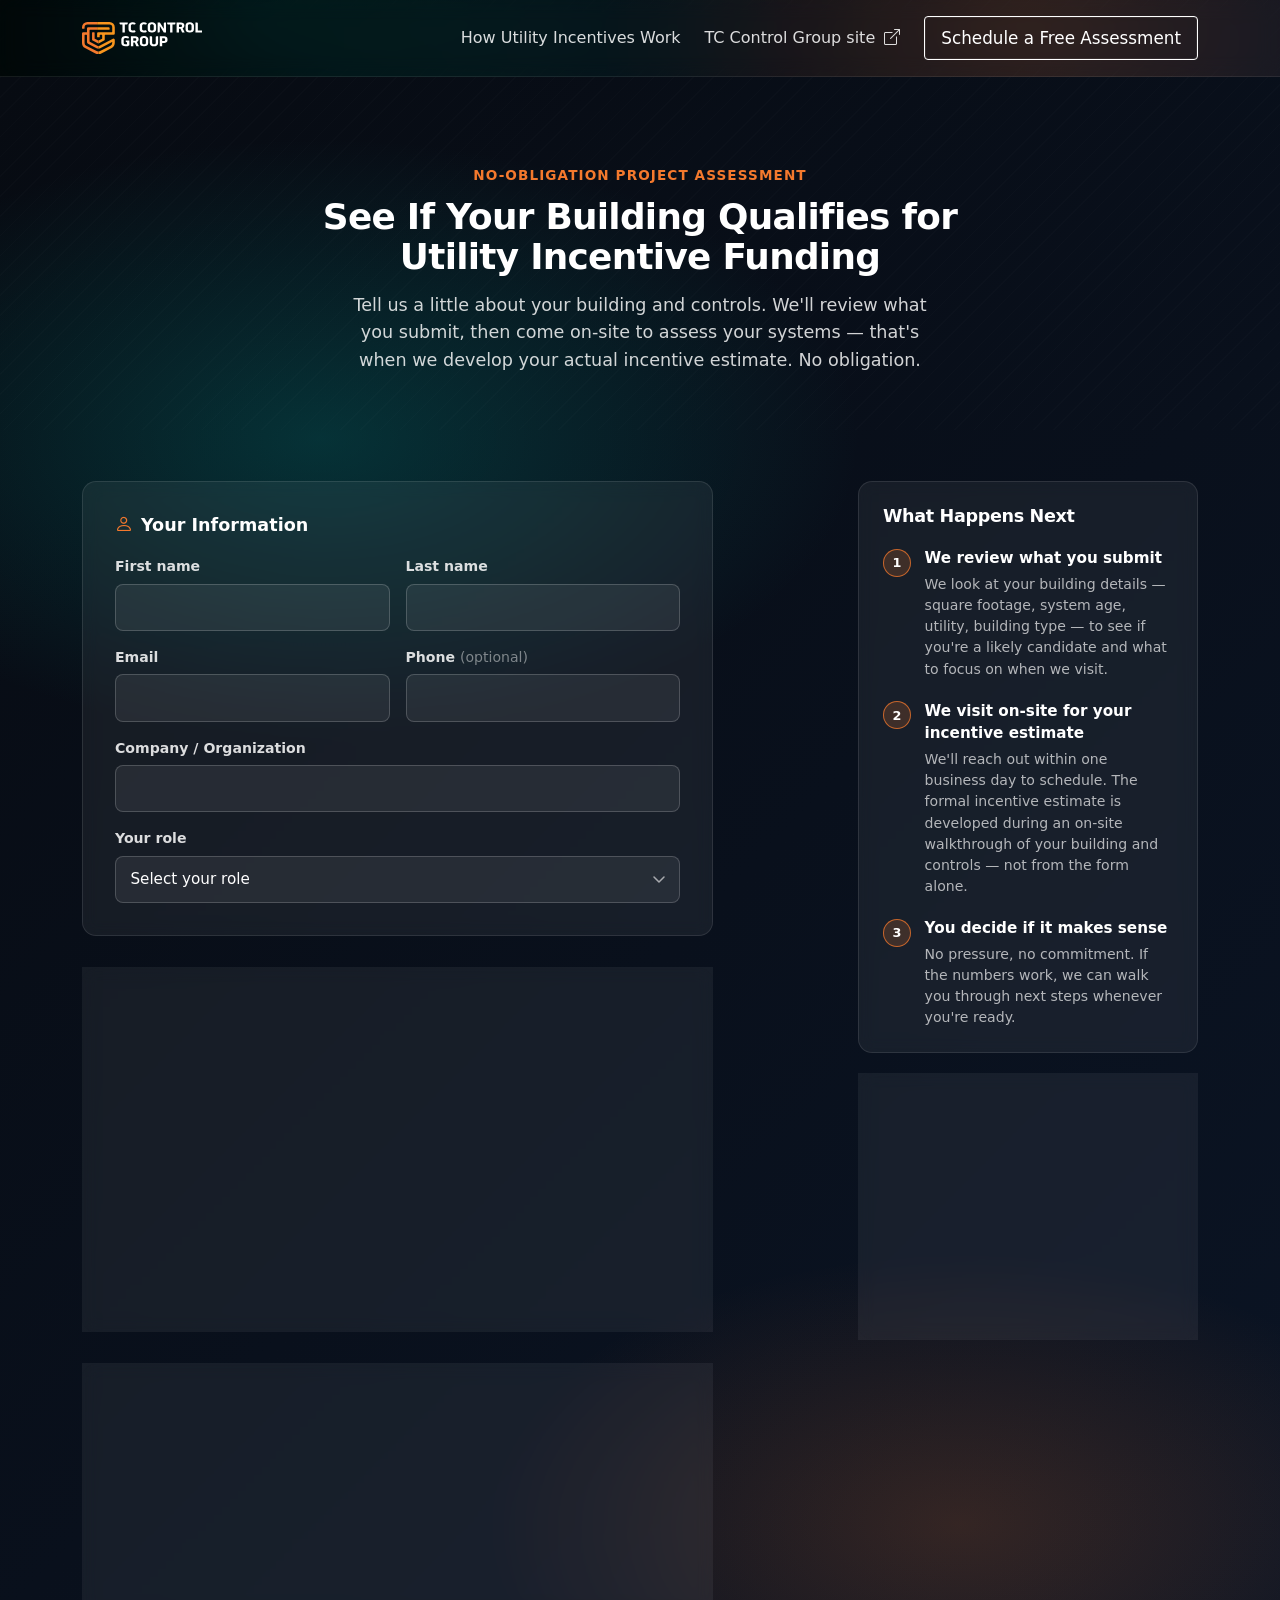
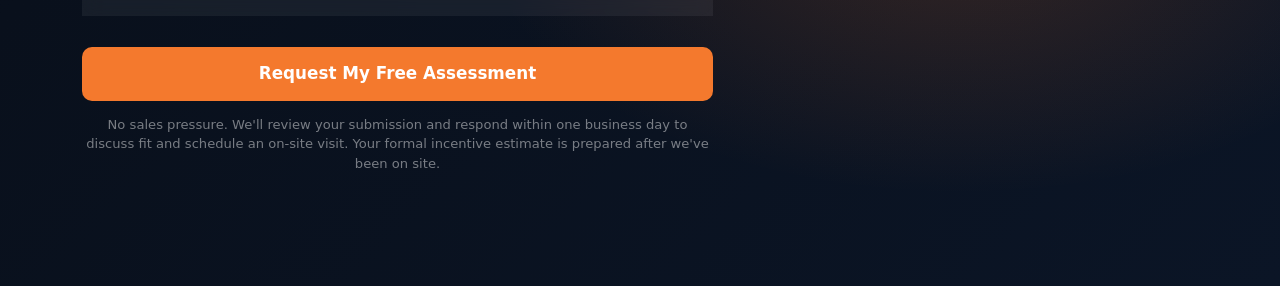
==== commit dc5ae203: "v3" ====
--- a/free-assessment/index.html
+++ b/free-assessment/index.html
@@ -68,7 +68,7 @@
             <div class="collapse navbar-collapse" id="mainNav">
               <ul class="navbar-nav ms-auto align-items-lg-center gap-lg-2">
                 <li class="nav-item">
-                  <a class="nav-link" href="../how-utility-incentives-work/">How utility incentives work</a>
+                  <a class="nav-link" href="../how-utility-incentives-work/">How Utility Incentives Work</a>
                 </li>
                 <li class="nav-item">
                   <a class="nav-link nav-link-external" href="https://www.tccontrols.com/" rel="noopener">TC Control Group site <i class="bi bi-box-arrow-up-right ms-1" aria-hidden="true"></i></a>
--- a/css/styles.css
+++ b/css/styles.css
@@ -375,6 +375,8 @@
 }
 
 /* ── Sticky scroll section (building left, text panels right) ── */
+/* Desktop text panels: sized for ~1440×900 and similar; short windows use more of dvh
+   so headlines aren’t clipped (avoid clamp min 18rem when 46vh is smaller). */
 
 .sticky-scroll-section{
   position: relative;
@@ -417,7 +419,9 @@
   }
 
   .sticky-text-viewport{
-    height: clamp(18rem, 46vh, 32rem);
+    /* Cap at 32rem; on short viewports use up to 85vh so content fits (pairs with JS slide distance). */
+    height: min(32rem, 85vh);
+    height: min(32rem, 85dvh);
     overflow: hidden;
     width: 100%;
     position: relative;
@@ -428,12 +432,21 @@
   }
 
   .sticky-text-track .sticky-copy-block{
-    height: clamp(18rem, 46vh, 32rem);
+    box-sizing: border-box;
+    height: min(32rem, 85vh);
+    height: min(32rem, 85dvh);
+    min-height: 0;
     display: flex;
     flex-direction: column;
     justify-content: center;
     margin-top: 0;
-    padding-bottom: 0;
+    padding: 0.75rem 0 1rem;
+  }
+
+  @supports (justify-content: safe center){
+    .sticky-text-track .sticky-copy-block{
+      justify-content: safe center;
+    }
   }
 }
 
@@ -496,7 +509,7 @@
 .sticky-copy-block h2{
   color: #1a1a1a;
   font-weight: 800;
-  line-height: 1.1;
+  line-height: 1.15;
   font-size: clamp(1.6rem, 2.5vw, 2.2rem);
   letter-spacing: -0.02em;
 }
@@ -604,13 +617,6 @@
   display: block;
   margin: 0 auto;
   will-change: filter;
-}
-
-.feature-graphic.is-converged .feature-graphic-img{
-  filter:
-    blur(0)
-    drop-shadow(0 0 4px rgba(244,121,45,.4))
-    drop-shadow(0 0 1px rgba(244,121,45,.7));
 }
 
 .process-section{
@@ -664,16 +670,24 @@
   margin: 0;
   padding: 0;
   display: grid;
-  grid-template-columns: repeat(5, minmax(0, 1fr));
+  grid-template-columns: repeat(6, minmax(0, 1fr));
   gap: 1rem;
 }
 
 .process-step{
   position: relative;
   text-align: center;
+  display: flex;
+  flex-direction: column;
+  min-height: 0;
 }
 
 .process-step-box{
+  flex: 1 1 auto;
+  display: flex;
+  flex-direction: column;
+  align-items: center;
+  min-height: 100%;
   padding: 1rem 0.75rem 1.1rem;
   border-radius: 12px;
   background: rgba(255,255,255,.04);
@@ -700,7 +714,7 @@
 }
 
 .process-step-box:hover .process-step-desc{
-  max-height: 150px;
+  max-height: 320px;
   opacity: 1;
 }
 
@@ -739,7 +753,12 @@
 }
 
 .process-step-label{
-  display: block;
+  display: flex;
+  align-items: center;
+  justify-content: center;
+  flex: 1 1 auto;
+  width: 100%;
+  min-height: 4.5em;
   color: rgba(255,255,255,.88);
   font-size: 0.98rem;
   line-height: 1.35;
@@ -760,6 +779,14 @@
     grid-template-columns: 32px 1fr;
     align-items: start;
     column-gap: 0.8rem;
+  }
+
+  .process-step-label{
+    display: block;
+    min-height: 0;
+    flex: none;
+    justify-content: flex-start;
+    align-items: flex-start;
   }
 
   .process-step-box .process-step-desc{
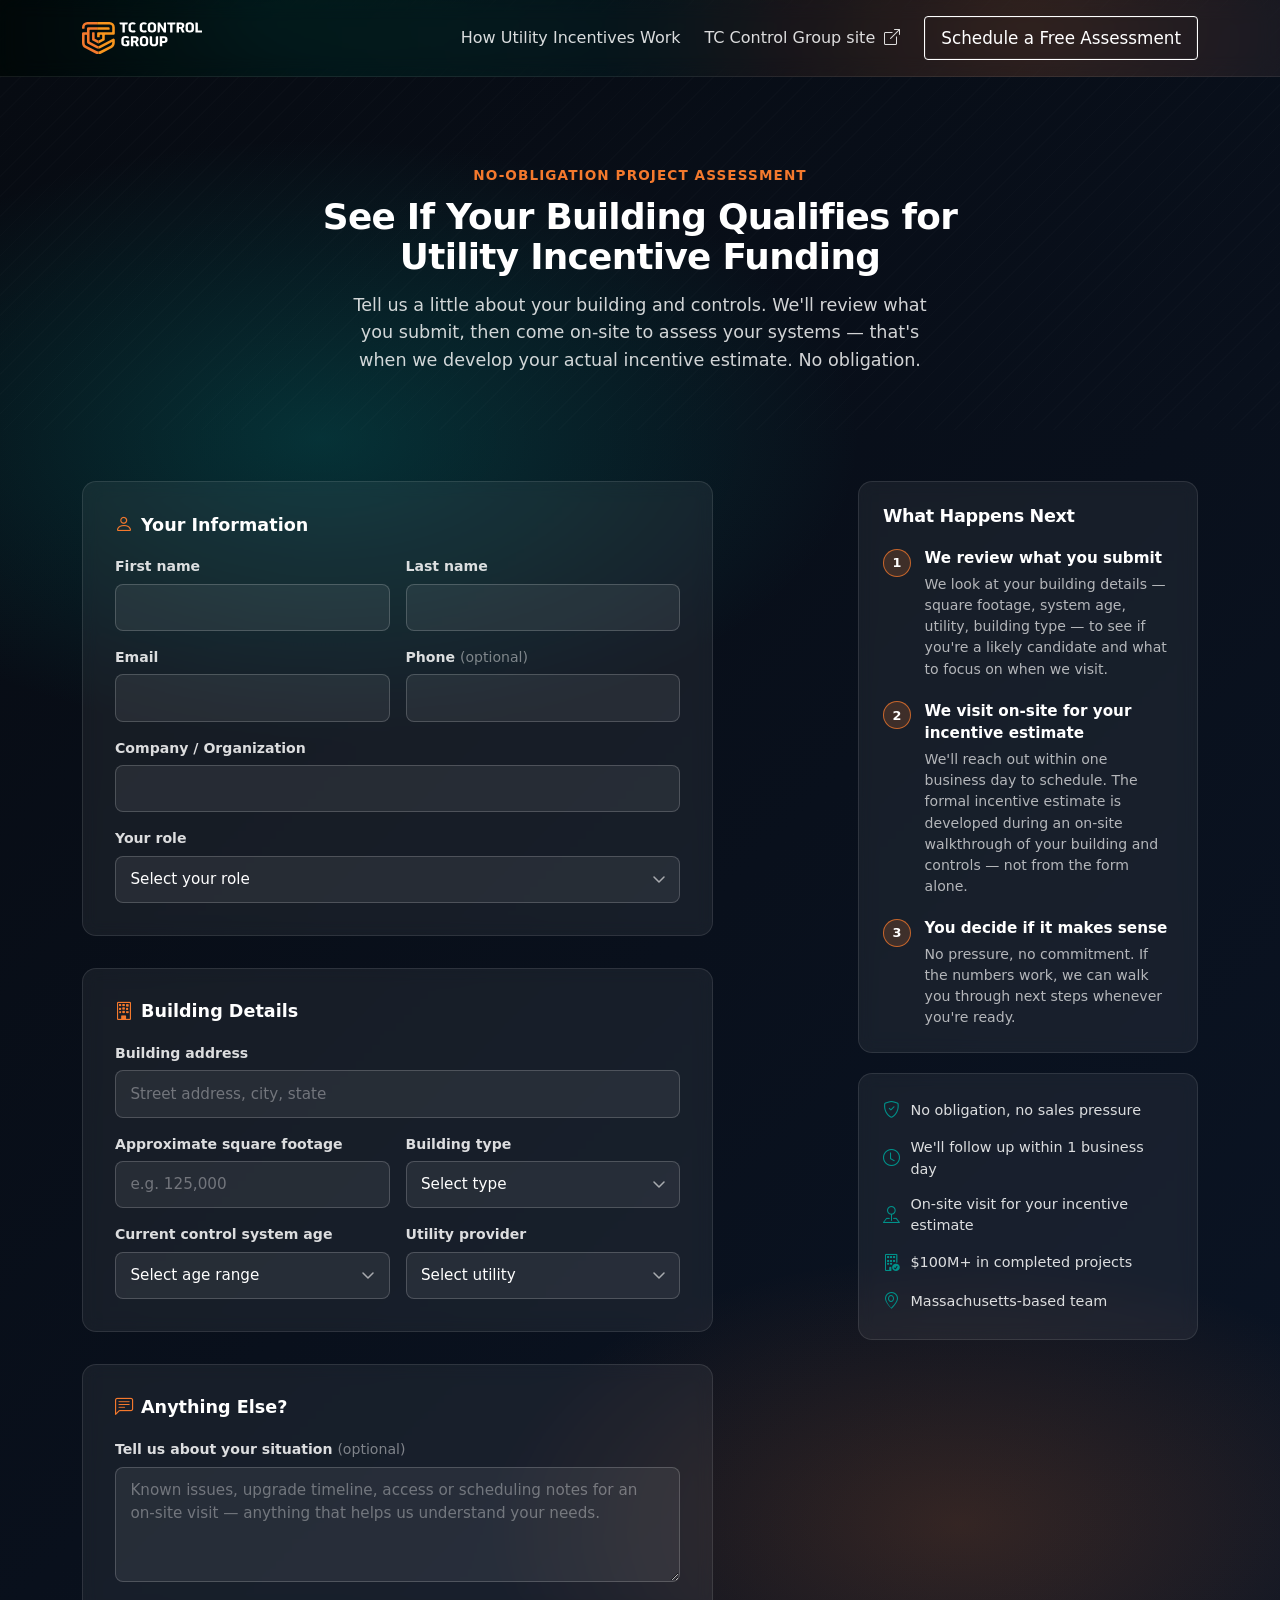
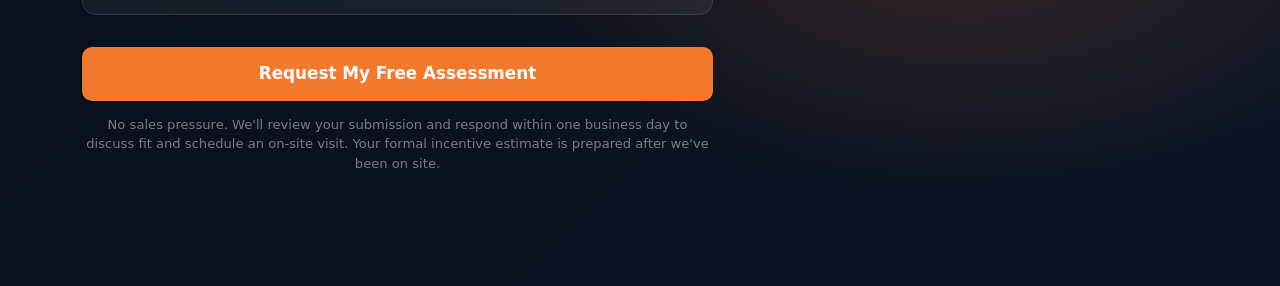
==== commit 5544e206: "Add Recent projects heading and noindex for preview pages - Case studies section title and intro sty" ====
--- a/free-assessment/index.html
+++ b/free-assessment/index.html
@@ -3,6 +3,7 @@
 <head>
   <meta charset="utf-8">
   <meta name="viewport" content="width=device-width, initial-scale=1">
+  <meta name="robots" content="noindex, nofollow">
   <title>Free Assessment | TC Controls</title>
 
   <!-- Bootstrap CSS -->
--- a/css/styles.css
+++ b/css/styles.css
@@ -16,6 +16,7 @@
 
 .site-hero{
   position: relative;
+  z-index: 2;
   overflow: hidden;
   color: #fff;
   background:
@@ -134,7 +135,34 @@
 }
 
 .hero-content{
-  padding: clamp(5rem, 8vw, 7rem) 0 clamp(2.5rem, 4vw, 3rem);
+  padding: clamp(6rem, 9.6vw, 8.4rem) 0 clamp(3rem, 4.8vw, 3.6rem);
+}
+
+/* Landing hero only: wider .container than Bootstrap defaults (more room for headline + CTAs in the 40% column) */
+@media (min-width: 576px){
+  .hero-content--landing > .container{
+    max-width: 600px;
+  }
+}
+@media (min-width: 768px){
+  .hero-content--landing > .container{
+    max-width: 800px;
+  }
+}
+@media (min-width: 992px){
+  .hero-content--landing > .container{
+    max-width: 1120px;
+  }
+}
+@media (min-width: 1200px){
+  .hero-content--landing > .container{
+    max-width: 1280px;
+  }
+}
+@media (min-width: 1400px){
+  .hero-content--landing > .container{
+    max-width: 1480px;
+  }
 }
 
 /* Landing page only: tighter hero bottom + row nudge for PNG alignment */
@@ -146,6 +174,19 @@
   .hero-content--landing .hero-content-row{
     margin-bottom: -20px;
   }
+
+  /* Copy / visual split: 40% / 60% */
+  .hero-content--landing .hero-content-row .hero-copy{
+    flex: 0 0 40%;
+    width: 40%;
+    max-width: 40%;
+  }
+
+  .hero-content--landing .hero-content-row .hero-visual-col{
+    flex: 0 0 60%;
+    width: 60%;
+    max-width: 60%;
+  }
 }
 
 .hero-copy{
@@ -153,16 +194,38 @@
   z-index: 3;
 }
 
+.hero-content--landing .hero-copy{
+  transform: translateY(-40px);
+}
+
+/* Hero CTAs: a bit larger than default .btn; labels stay on one line from sm up */
+.hero-content--landing .hero-cta-row .btn{
+  padding: 0.55rem 1.25rem;
+  font-size: 1.0625rem;
+  line-height: 1.5;
+}
+
+@media (min-width: 576px){
+  .hero-content--landing .hero-cta-row{
+    flex-wrap: nowrap;
+    align-items: center;
+  }
+
+  .hero-content--landing .hero-cta-row .btn{
+    white-space: nowrap;
+  }
+}
+
 .hero-visual{
   position: relative;
-  min-height: 520px;
+  min-height: 624px;
 }
 
 .hero-artboard{
   position: absolute;
   right: 50px;
   bottom: 0px;
-  width: min(100%, 620px);
+  width: min(100%, 828px);
   aspect-ratio: 1536 / 1152;
   z-index: 2;
   overflow: visible;
@@ -171,7 +234,7 @@
 .hero-building,
 .particle-scene{
   position: absolute;
-  top: -15px;
+  top: 0;
   left: 60px;
   width: 100%;
   height: 100%;
@@ -182,7 +245,7 @@
 .particle-scene .circuit-glow,
 .particle-scene .hero-target-logo{
   position: absolute;
-  top: -15px;
+  top: 0;
   left: 60px;
   width: 100%;
   height: 100%;
@@ -192,6 +255,7 @@
   z-index: 2;
   pointer-events: none;
   object-fit: contain;
+  object-position: bottom center;
   filter: drop-shadow(0 18px 40px rgba(0,0,0,.28));
   /* Soft fade on left + right edges */
   -webkit-mask-image: linear-gradient(
@@ -300,6 +364,8 @@
   opacity: 0;
   pointer-events: none;
   z-index: 1;
+  /* Same vertical offset as .circuit-traces / .circuit-glow so #targetPaths match visible tracers */
+  transform: translateY(25px);
 }
 
 @keyframes traceRace{
@@ -319,7 +385,7 @@
 .hero-title{
   font-weight: 800;
   line-height: 1.05;
-  font-size: clamp(1.55rem, 2.65vw, 2.35rem);
+  font-size: clamp(1.85rem, 3.05vw, 2.8rem);
 }
 
 .hero-title-line{
@@ -380,6 +446,7 @@
 
 .sticky-scroll-section{
   position: relative;
+  z-index: 1;
   overflow-x: clip;
   background:
     radial-gradient(800px 440px at 22% 40%, rgba(0,145,138,.06), transparent 60%),
@@ -391,7 +458,7 @@
 @media (min-width: 992px){
   .sticky-scroll-section{
     overflow-x: visible;
-    min-height: 200vh;
+    min-height: 220vh;
     display: flex;
     flex-direction: column;
   }
@@ -403,7 +470,7 @@
     min-height: 100vh;
     min-height: 100dvh;
     display: flex;
-    align-items: center;
+    align-items: flex-end;
     justify-content: flex-start;
     will-change: transform;
   }
@@ -519,6 +586,49 @@
   font-size: 1.05rem;
 }
 
+/* Sticky panels 2 & 3: ~15% larger type than base .sticky-copy-block */
+#panel2 h2,
+#panel3 h2{
+  font-size: clamp(1.84rem, 2.875vw, 2.53rem);
+}
+
+#panel2 p,
+#panel3 p{
+  font-size: 1.2075rem;
+}
+
+#panel2 .pain-list li,
+#panel2 .pain-list i{
+  font-size: 1.2075rem;
+}
+
+#panel2 .scroll-prompt{
+  font-size: 1.0925rem;
+}
+
+#panel2 .scroll-prompt-arrow{
+  font-size: 1.61rem;
+}
+
+/* Section 2 / panel 3 — “Learn more” CTA: larger, orange outline + text (matches scroll-prompt / TC orange) */
+#panel3 .panel3-cta-btn{
+  background: transparent;
+  border: 2px solid var(--tc-orange-left);
+  color: var(--tc-orange-left);
+  font-weight: 700;
+  font-size: 1.4375rem;
+  padding-left: 1.35rem;
+  padding-right: 1.35rem;
+  box-shadow: none;
+}
+
+#panel3 .panel3-cta-btn:hover,
+#panel3 .panel3-cta-btn:focus-visible{
+  background: rgba(244,121,45,.1);
+  border-color: var(--tc-orange-left);
+  color: var(--tc-orange-left);
+}
+
 .scroll-prompt{
   display: flex;
   flex-direction: column;
@@ -587,6 +697,32 @@
     overflow: visible;
   }
 
+  /* Building stays inside the left column (no bleed). Do not use overflow:hidden here — it breaks
+     position:sticky on .sticky-scroll-visual, so the graphic would scroll away instead of staying pinned. */
+  .feature-graphic-col--contained{
+    min-width: 0;
+  }
+
+  .feature-graphic.feature-graphic--contained{
+    width: 100%;
+    max-width: 100%;
+    min-height: 540px;
+    margin: 0;
+  }
+
+  .feature-graphic--contained .feature-graphic-img{
+    width: 100%;
+    max-width: 100%;
+    height: auto;
+    object-fit: contain;
+    object-position: bottom center;
+    margin: 0;
+    display: block;
+    transform: scale(1.71) translateX(-10%);
+    transform-origin: bottom center;
+    will-change: filter, transform;
+  }
+
   .feature-graphic.feature-graphic--bleed-left{
     max-width: none;
     width: min(265%, 1460px);
@@ -622,6 +758,8 @@
 .process-section{
   position: relative;
   color: #fff;
+  padding-top: clamp(3.25rem, 7vw, 5.5rem);
+  padding-bottom: clamp(3.25rem, 7vw, 5.5rem);
   background:
     radial-gradient(920px 520px at 16% 22%, rgba(0,145,138,.24), transparent 62%),
     radial-gradient(760px 440px at 86% 30%, rgba(244,121,45,.16), transparent 64%),
@@ -891,6 +1029,18 @@
   z-index: 1;
 }
 
+.case-studies-intro{
+  max-width: 40rem;
+}
+
+.case-studies-section-title{
+  font-weight: 800;
+  font-size: clamp(1.65rem, 2.6vw, 2.25rem);
+  color: #1a1a1a;
+  letter-spacing: -0.02em;
+  line-height: 1.15;
+}
+
 .case-study-card{
   display: block;
   background: #fff;
@@ -900,12 +1050,18 @@
   border: 1px solid rgba(0,0,0,.06);
   text-decoration: none;
   color: inherit;
-  transition: box-shadow 0.3s ease, transform 0.3s ease;
-}
-
+  transition: box-shadow 0.3s ease;
+}
+
+/* No transform on the card: CSS transform on an ancestor breaks Leaflet tile alignment. */
 .case-study-card:hover{
   box-shadow: 0 12px 40px rgba(0,0,0,.12);
-  transform: translateY(-4px);
+}
+
+.case-study-card-link{
+  display: block;
+  text-decoration: none;
+  color: inherit;
 }
 
 .case-study-image{
@@ -918,6 +1074,32 @@
   height: 100%;
   object-fit: cover;
   display: block;
+}
+
+/* Leaflet: map must fill a sized box; absolute fill + invalidateSize() keeps tiles aligned. */
+.case-study-image--map{
+  position: relative;
+  background: #dfe5e8;
+}
+
+.case-study-map-canvas{
+  position: absolute;
+  inset: 0;
+  width: 100%;
+  height: 100%;
+  z-index: 0;
+}
+
+.case-study-image--map .leaflet-container{
+  width: 100%;
+  height: 100%;
+  font-family: inherit;
+  background: #dfe5e8;
+}
+
+.case-study-marker-icon .case-study-marker-inner{
+  display: flex;
+  justify-content: center;
 }
 
 .case-study-content{
@@ -982,10 +1164,10 @@
   position: relative;
   padding: clamp(4rem, 8vw, 6rem) 0;
   background:
-    radial-gradient(800px 440px at 20% 50%, rgba(255,255,255,.12), transparent 55%),
-    radial-gradient(700px 400px at 80% 40%, rgba(244,121,45,.08), transparent 55%),
-    var(--tc-teal);
-  border-top: 1px solid rgba(255,255,255,.15);
+    radial-gradient(800px 440px at 20% 45%, rgba(255,255,255,.18), transparent 55%),
+    radial-gradient(700px 400px at 85% 35%, rgba(248,149,29,.35), transparent 55%),
+    linear-gradient(165deg, var(--tc-orange-left) 0%, var(--tc-orange-right) 100%);
+  border-top: 1px solid rgba(0,0,0,.08);
 }
 
 .faq-section::before{
@@ -1072,7 +1254,7 @@
 }
 
 .faq-question:hover{
-  color: var(--tc-orange-left);
+  color: #1a1a1a;
 }
 
 .faq-answer{
@@ -1408,6 +1590,26 @@
   padding: clamp(1rem, 2vw, 1.75rem);
 }
 
+/* Small inline text CTA at bottom of each path tab panel (how-utility-incentives-work) */
+.path-section-cta{
+  padding-top: 1.25rem;
+  border-top: 1px solid rgba(0,0,0,.08);
+  font-size: 0.9rem;
+  line-height: 1.5;
+  color: rgba(0,0,0,.58);
+}
+
+.path-section-cta a{
+  font-weight: 600;
+  color: var(--tc-teal);
+  text-decoration: none;
+}
+
+.path-section-cta a:hover{
+  color: var(--tc-orange-left);
+  text-decoration: underline;
+}
+
 .prescriptive-tablist{
   display: flex;
   flex-wrap: wrap;
@@ -1889,7 +2091,7 @@
 
   /* 1. Hero title: bigger */
   .hero-title{
-    font-size: clamp(1.9rem, 6vw, 2.3rem);
+    font-size: clamp(2.2rem, 6.5vw, 2.65rem);
   }
 
   /* 2. Scroll prompts hidden on mobile (only meaningful on desktop sticky scroll) */
@@ -1918,6 +2120,11 @@
     font-size: 2.25rem;
     color: var(--tc-orange-left);
     margin-bottom: 0.85rem;
+  }
+
+  #panel2 .mobile-panel-icon,
+  #panel3 .mobile-panel-icon{
+    font-size: 2.5875rem;
   }
 
   /* First sticky panel: extra air above/beside the exclamation icon */
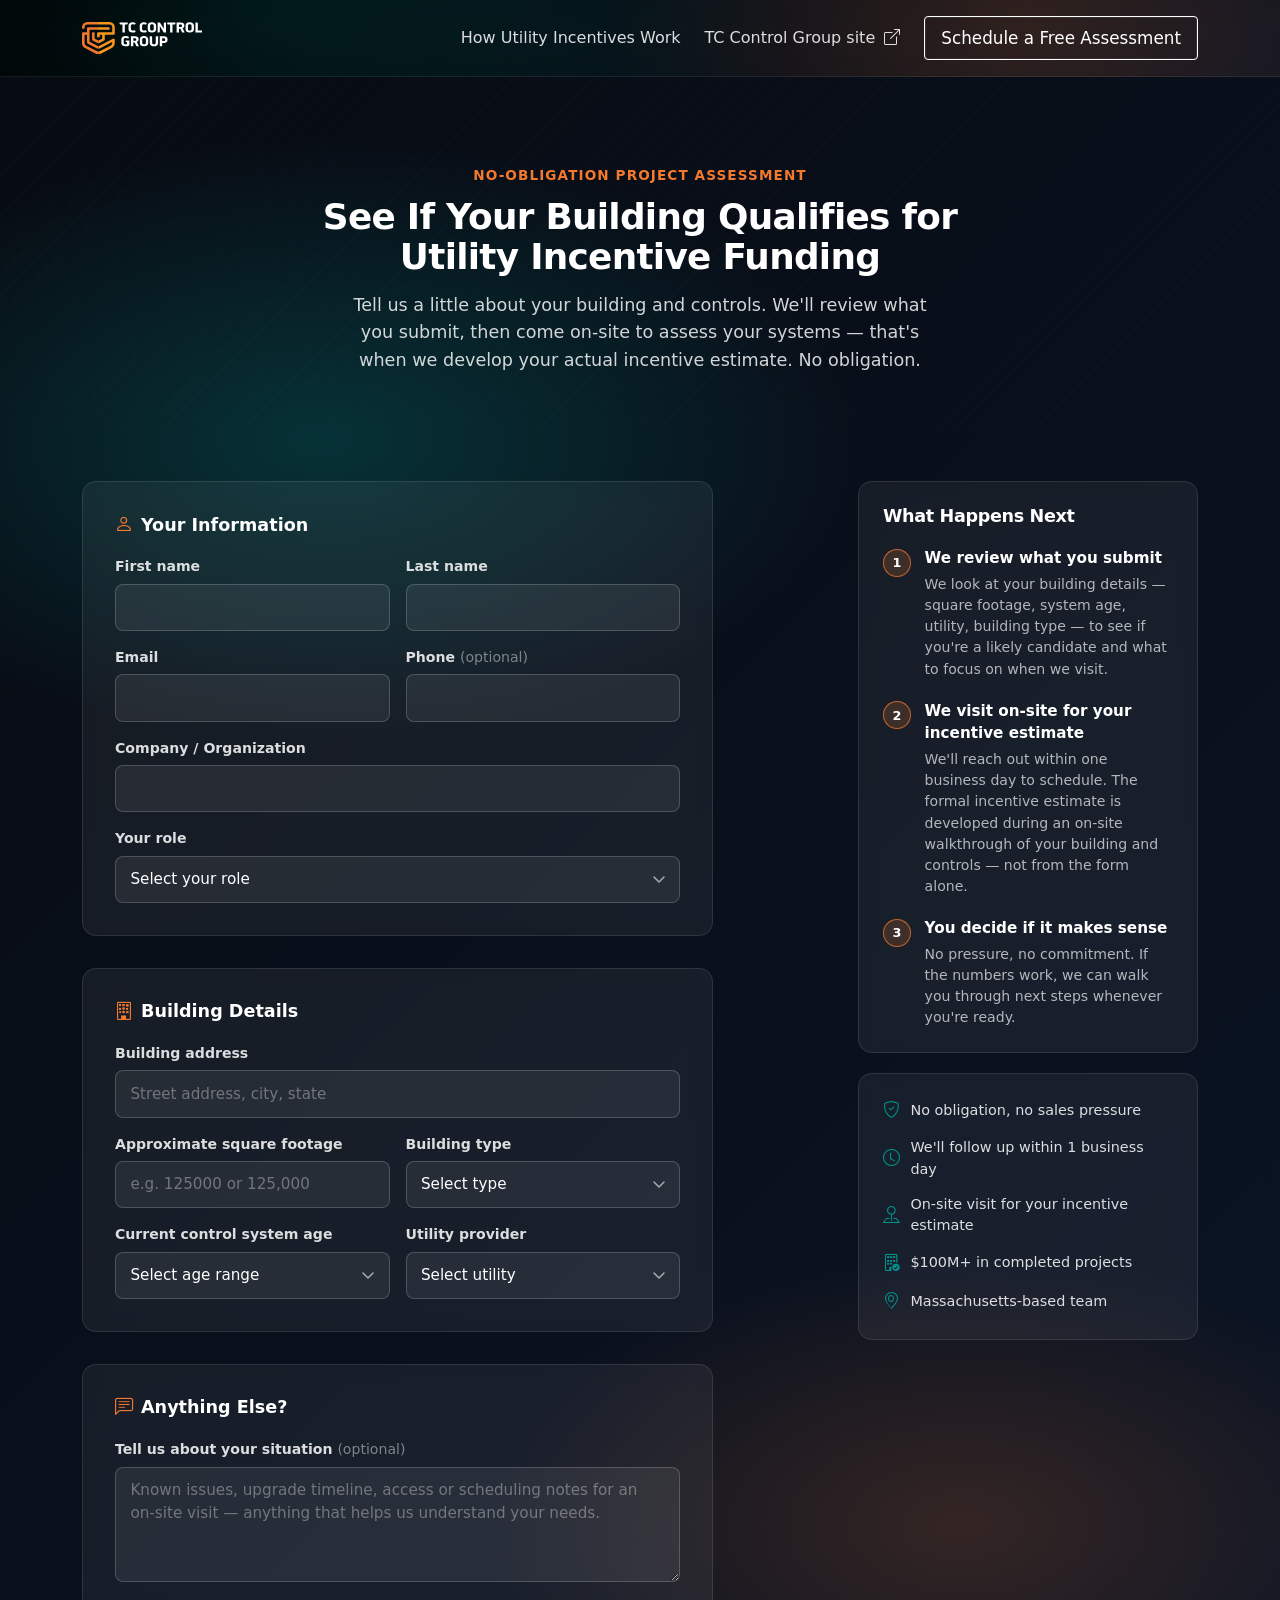
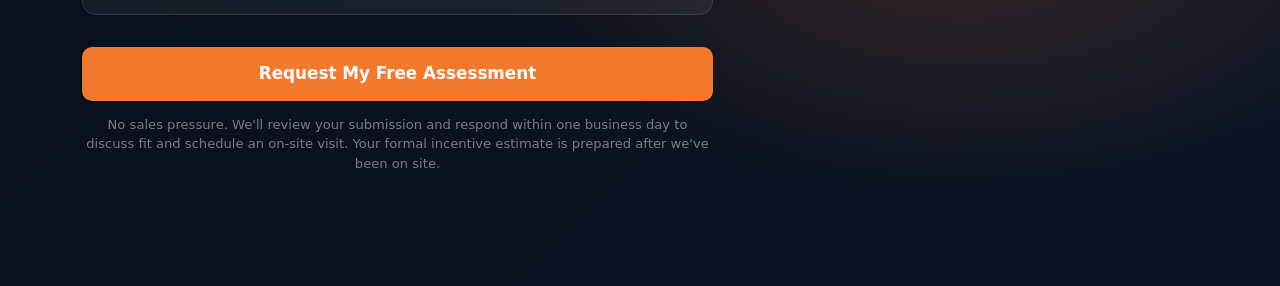
==== commit 830edc15: "Wire free assessment form to HubSpot Forms API - POST submissions with contact field mapping and obj" ====
--- a/free-assessment/index.html
+++ b/free-assessment/index.html
@@ -132,45 +132,46 @@
         </div>
       </section>
 
-      <section class="assessment-form-section">
+      <section class="assessment-form-section" id="assessmentForm">
         <div class="container">
           <div class="row g-5 align-items-start justify-content-center">
 
             <div class="col-lg-7">
-              <form class="assessment-form" id="assessmentForm" novalidate>
+              <div class="assessment-form-hubspot-wrap">
+                <form class="assessment-form" id="bms-assessment-form" novalidate>
                 <div class="assessment-form-group">
                   <h3 class="assessment-form-group-title"><i class="bi bi-person"></i> Your Information</h3>
                   <div class="row g-3">
                     <div class="col-sm-6">
                       <label for="firstName" class="assessment-label">First name</label>
-                      <input type="text" class="assessment-input" id="firstName" required>
+                      <input type="text" class="assessment-input" id="firstName" name="firstName" autocomplete="given-name" required>
                     </div>
                     <div class="col-sm-6">
                       <label for="lastName" class="assessment-label">Last name</label>
-                      <input type="text" class="assessment-input" id="lastName" required>
+                      <input type="text" class="assessment-input" id="lastName" name="lastName" autocomplete="family-name" required>
                     </div>
                     <div class="col-sm-6">
                       <label for="email" class="assessment-label">Email</label>
-                      <input type="email" class="assessment-input" id="email" required>
+                      <input type="email" class="assessment-input" id="email" name="email" autocomplete="email" required>
                     </div>
                     <div class="col-sm-6">
                       <label for="phone" class="assessment-label">Phone <span class="assessment-optional">(optional)</span></label>
-                      <input type="tel" class="assessment-input" id="phone">
+                      <input type="tel" class="assessment-input" id="phone" name="phone" autocomplete="tel">
                     </div>
                     <div class="col-12">
                       <label for="company" class="assessment-label">Company / Organization</label>
-                      <input type="text" class="assessment-input" id="company" required>
+                      <input type="text" class="assessment-input" id="company" name="company" autocomplete="organization" required>
                     </div>
                     <div class="col-12">
                       <label for="role" class="assessment-label">Your role</label>
-                      <select class="assessment-input" id="role" required>
+                      <select class="assessment-input" id="role" name="role" required>
                         <option value="" disabled selected>Select your role</option>
-                        <option value="owner">Building Owner</option>
-                        <option value="asset-manager">Asset Manager</option>
-                        <option value="facility-manager">Facility Manager</option>
-                        <option value="property-manager">Property Manager</option>
-                        <option value="engineer">Engineer / Consultant</option>
-                        <option value="other">Other</option>
+                        <option value="Building Owner">Building Owner</option>
+                        <option value="Asset Manager">Asset Manager</option>
+                        <option value="Facility Manager">Facility Manager</option>
+                        <option value="Property Manager">Property Manager</option>
+                        <option value="Engineer / Consultant">Engineer / Consultant</option>
+                        <option value="Other">Other</option>
                       </select>
                     </div>
                   </div>
@@ -181,50 +182,50 @@
                   <div class="row g-3">
                     <div class="col-12">
                       <label for="buildingAddress" class="assessment-label">Building address</label>
-                      <input type="text" class="assessment-input" id="buildingAddress" placeholder="Street address, city, state" required>
+                      <input type="text" class="assessment-input" id="buildingAddress" name="buildingAddress" placeholder="Street address, city, state" autocomplete="street-address" required>
                     </div>
                     <div class="col-sm-6">
                       <label for="sqft" class="assessment-label">Approximate square footage</label>
-                      <input type="text" class="assessment-input" id="sqft" placeholder="e.g. 125,000" required>
+                      <input type="text" class="assessment-input" id="sqft" name="sqft" placeholder="e.g. 125000 or 125,000" inputmode="numeric" required>
                     </div>
                     <div class="col-sm-6">
                       <label for="buildingType" class="assessment-label">Building type</label>
-                      <select class="assessment-input" id="buildingType" required>
+                      <select class="assessment-input" id="buildingType" name="buildingType" required>
                         <option value="" disabled selected>Select type</option>
-                        <option value="office">Office</option>
-                        <option value="retail">Retail</option>
-                        <option value="industrial">Industrial / Warehouse</option>
-                        <option value="healthcare">Healthcare</option>
-                        <option value="education">Education</option>
-                        <option value="campus">Campus</option>
-                        <option value="research-laboratory">Research / laboratory</option>
-                        <option value="hospitality">Hospitality</option>
-                        <option value="other">Other</option>
+                        <option value="Office">Office</option>
+                        <option value="Retail">Retail</option>
+                        <option value="Industrial / Warehouse">Industrial / Warehouse</option>
+                        <option value="Healthcare">Healthcare</option>
+                        <option value="Education">Education</option>
+                        <option value="Campus">Campus</option>
+                        <option value="Research / Laboratory">Research / Laboratory</option>
+                        <option value="Hospitality">Hospitality</option>
+                        <option value="Other">Other</option>
                       </select>
                     </div>
                     <div class="col-sm-6">
                       <label for="systemAge" class="assessment-label">Current control system age</label>
-                      <select class="assessment-input" id="systemAge" required>
+                      <select class="assessment-input" id="systemAge" name="systemAge" required>
                         <option value="" disabled selected>Select age range</option>
-                        <option value="unknown">Not sure</option>
-                        <option value="5-10">5 – 10 years</option>
-                        <option value="10-15">10 – 15 years</option>
-                        <option value="15-20">15 – 20 years</option>
-                        <option value="20+">20+ years</option>
-                        <option value="none">No BMS currently</option>
+                        <option value="Not sure">Not sure</option>
+                        <option value="5 – 10 years">5 – 10 years</option>
+                        <option value="10 – 15 years">10 – 15 years</option>
+                        <option value="15 – 20 years">15 – 20 years</option>
+                        <option value="20+ years">20+ years</option>
+                        <option value="No BMS currently">No BMS currently</option>
                       </select>
                     </div>
                     <div class="col-sm-6">
                       <label for="utility" class="assessment-label">Utility provider</label>
-                      <select class="assessment-input" id="utility">
+                      <select class="assessment-input" id="utility" name="utility">
                         <option value="" disabled selected>Select utility</option>
-                        <option value="national-grid">National Grid</option>
-                        <option value="eversource">Eversource</option>
-                        <option value="cape-light">Cape Light Compact</option>
-                        <option value="berkshire">Berkshire Gas</option>
-                        <option value="liberty">Liberty Utilities</option>
-                        <option value="unitil">Unitil</option>
-                        <option value="other">Other / Not sure</option>
+                        <option value="National Grid">National Grid</option>
+                        <option value="Eversource">Eversource</option>
+                        <option value="Cape Light Compact">Cape Light Compact</option>
+                        <option value="Berkshire Gas">Berkshire Gas</option>
+                        <option value="Liberty Utilities">Liberty Utilities</option>
+                        <option value="Unitil">Unitil</option>
+                        <option value="Other / Not sure">Other / Not sure</option>
                       </select>
                     </div>
                   </div>
@@ -235,16 +236,27 @@
                   <div class="row g-3">
                     <div class="col-12">
                       <label for="notes" class="assessment-label">Tell us about your situation <span class="assessment-optional">(optional)</span></label>
-                      <textarea class="assessment-input" id="notes" rows="4" placeholder="Known issues, upgrade timeline, access or scheduling notes for an on-site visit — anything that helps us understand your needs."></textarea>
+                      <textarea class="assessment-input" id="notes" name="notes" rows="4" placeholder="Known issues, upgrade timeline, access or scheduling notes for an on-site visit — anything that helps us understand your needs."></textarea>
                     </div>
                   </div>
                 </div>
 
                 <div class="assessment-form-submit">
-                  <button type="submit" class="btn btn-assessment-submit btn-lg w-100">Request My Free Assessment</button>
+                  <button type="submit" id="assessment-submit-btn" class="btn btn-assessment-submit btn-lg w-100">
+                    <span class="btn-label">Request My Free Assessment</span>
+                    <span class="btn-loading" hidden>Submitting…</span>
+                  </button>
                   <p class="assessment-disclaimer">No sales pressure. We'll review your submission and respond within one business day to discuss fit and schedule an on-site visit. Your formal incentive estimate is prepared after we've been on site.</p>
                 </div>
+
+                <div id="assessment-form-error" class="form-message form-message--error" role="alert" aria-live="assertive" hidden></div>
               </form>
+
+                <div id="assessment-form-success" class="form-success" hidden>
+                  <h3 class="form-success-title">You're all set.</h3>
+                  <p class="form-success-text mb-0">We'll review your building details and reach out within one business day to schedule your free assessment.</p>
+                </div>
+              </div>
             </div>
 
             <div class="col-lg-4 offset-lg-1">
@@ -307,6 +319,120 @@
 
     </main>
 
+  <script>
+(function () {
+  /* HubSpot Forms API v3 — field mapping (form names → contact properties):
+     firstName→firstname, lastName→lastname, email, phone, company,
+     role→bms_incentive_building_role, buildingAddress→bms_incentive_building_address,
+     sqft→bms_incentive_approx_sq_ft (digits only), buildingType→bms_incentive_building_type,
+     systemAge→bms_incentive_control_system_age, utility→bms_incentive_utility_provider,
+     notes→bms_incentive_additional_notes — all objectTypeId "0-1". */
+  var HS_SUBMIT_URL = 'https://api.hsforms.com/submissions/v3/integration/submit/22500112/6605bd0b-6603-4639-8688-b8bf3beabfc7';
+  var form = document.getElementById('bms-assessment-form');
+  var submitBtn = document.getElementById('assessment-submit-btn');
+  if (!form || !submitBtn) return;
+
+  var btnLabel = submitBtn.querySelector('.btn-label');
+  var btnLoading = submitBtn.querySelector('.btn-loading');
+  var errorEl = document.getElementById('assessment-form-error');
+  var successEl = document.getElementById('assessment-form-success');
+  var wrapEl = form.closest('.assessment-form-hubspot-wrap');
+
+  function field(name, value) {
+    return { objectTypeId: '0-1', name: name, value: value == null ? '' : String(value) };
+  }
+
+  function sqftToDigits(str) {
+    return String(str == null ? '' : str).replace(/\D/g, '');
+  }
+
+  function setLoading(loading) {
+    submitBtn.disabled = loading;
+    if (btnLabel) btnLabel.hidden = loading;
+    if (btnLoading) btnLoading.hidden = !loading;
+  }
+
+  function showError(msg) {
+    if (!errorEl) return;
+    errorEl.textContent = msg;
+    errorEl.hidden = false;
+  }
+
+  function hideError() {
+    if (errorEl) errorEl.hidden = true;
+  }
+
+  form.addEventListener('submit', async function (e) {
+    e.preventDefault();
+    hideError();
+
+    var d = new FormData(form);
+    var sqDigits = sqftToDigits(d.get('sqft'));
+    if (!sqDigits) {
+      showError('Please enter a valid approximate square footage (numbers only).');
+      var sqInput = document.getElementById('sqft');
+      if (sqInput) sqInput.focus();
+      return;
+    }
+
+    if (!form.checkValidity()) {
+      form.reportValidity();
+      return;
+    }
+
+    setLoading(true);
+
+    var payload = {
+      fields: [
+        field('firstname', d.get('firstName')),
+        field('lastname', d.get('lastName')),
+        field('email', d.get('email')),
+        field('phone', d.get('phone')),
+        field('company', d.get('company')),
+        field('bms_incentive_building_role', d.get('role')),
+        field('bms_incentive_building_address', d.get('buildingAddress')),
+        field('bms_incentive_approx_sq_ft', sqDigits),
+        field('bms_incentive_building_type', d.get('buildingType')),
+        field('bms_incentive_control_system_age', d.get('systemAge')),
+        field('bms_incentive_utility_provider', d.get('utility')),
+        field('bms_incentive_additional_notes', d.get('notes'))
+      ],
+      context: {
+        pageUri: window.location.href,
+        pageName: document.title
+      }
+    };
+
+    try {
+      var res = await fetch(HS_SUBMIT_URL, {
+        method: 'POST',
+        headers: { 'Content-Type': 'application/json' },
+        body: JSON.stringify(payload)
+      });
+
+      if (res.ok) {
+        form.hidden = true;
+        if (successEl) successEl.hidden = false;
+        var scrollTarget = wrapEl || successEl;
+        if (scrollTarget) {
+          var top = scrollTarget.getBoundingClientRect().top + window.scrollY - 80;
+          window.scrollTo({ top: top, behavior: 'smooth' });
+        }
+        return;
+      }
+
+      var errBody = await res.json().catch(function () { return null; });
+      console.error('HubSpot form error:', res.status, errBody);
+      showError('Something went wrong. Please try again or call us directly.');
+    } catch (err) {
+      console.error('HubSpot form network error:', err);
+      showError('Something went wrong. Please try again or call us directly.');
+    }
+
+    setLoading(false);
+  });
+})();
+  </script>
   <script src="https://cdn.jsdelivr.net/npm/bootstrap@5.3.3/dist/js/bootstrap.bundle.min.js"></script>
 </body>
 </html>
--- a/css/styles.css
+++ b/css/styles.css
@@ -138,30 +138,30 @@
   padding: clamp(6rem, 9.6vw, 8.4rem) 0 clamp(3rem, 4.8vw, 3.6rem);
 }
 
-/* Landing hero only: wider .container than Bootstrap defaults (more room for headline + CTAs in the 40% column) */
+/* Landing hero: same .container max-widths as Bootstrap (aligns with how-utility-incentives-work hero) */
 @media (min-width: 576px){
   .hero-content--landing > .container{
-    max-width: 600px;
+    max-width: 540px;
   }
 }
 @media (min-width: 768px){
   .hero-content--landing > .container{
-    max-width: 800px;
+    max-width: 720px;
   }
 }
 @media (min-width: 992px){
   .hero-content--landing > .container{
-    max-width: 1120px;
+    max-width: 960px;
   }
 }
 @media (min-width: 1200px){
   .hero-content--landing > .container{
-    max-width: 1280px;
+    max-width: 1140px;
   }
 }
 @media (min-width: 1400px){
   .hero-content--landing > .container{
-    max-width: 1480px;
+    max-width: 1320px;
   }
 }
 
@@ -213,6 +213,16 @@
 
   .hero-content--landing .hero-cta-row .btn{
     white-space: nowrap;
+  }
+}
+
+/* Slightly more space between headline (incl. "TC Helps You Take Control") and CTA row */
+.hero-content--landing .hero-copy .hero-title{
+  margin-bottom: 2.35rem !important;
+}
+@media (min-width: 576px){
+  .hero-content--landing .hero-copy .hero-title{
+    margin-bottom: 3.4rem !important;
   }
 }
 
@@ -412,6 +422,17 @@
   backdrop-filter: blur(8px);
 }
 
+/* Mobile / tablet: less air between hero CTAs ("See how it works") and proof strip */
+@media (max-width: 991.98px){
+  .hero-content--landing{
+    padding-bottom: clamp(0.65rem, 2.2vw, 1.1rem);
+  }
+
+  .proof-strip{
+    padding-top: 0.45rem;
+  }
+}
+
 .proof-item{
   display: flex;
   gap: .8rem;
@@ -1268,6 +1289,16 @@
   color: rgba(255,255,255,.9);
 }
 
+@media (max-width: 767.98px){
+  .faq-question{
+    padding: 1.25rem 2.75rem 1.25rem 1rem;
+  }
+
+  .faq-answer{
+    padding: 0 1rem 1.25rem 1rem;
+  }
+}
+
 .calculator-section{
   position: relative;
   padding: clamp(4rem, 8vw, 6rem) 0;
@@ -1989,6 +2020,50 @@
   font-size: 0.82rem;
   color: rgba(255,255,255,.45);
   line-height: 1.5;
+}
+
+.assessment-form-hubspot-wrap{
+  position: relative;
+}
+
+.btn-assessment-submit .btn-label,
+.btn-assessment-submit .btn-loading{
+  display: inline;
+}
+
+.btn-assessment-submit .btn-loading[hidden]{
+  display: none !important;
+}
+
+.form-message--error{
+  margin-top: 1rem;
+  padding: 0.85rem 1rem;
+  border-radius: 8px;
+  font-size: 0.92rem;
+  color: #fff;
+  background: rgba(180, 40, 40, 0.35);
+  border: 1px solid rgba(255, 120, 120, 0.45);
+}
+
+.form-success{
+  padding: clamp(1.5rem, 3vw, 2rem);
+  border-radius: 14px;
+  background: rgba(0, 145, 138, 0.2);
+  border: 1px solid rgba(0, 145, 138, 0.45);
+  text-align: center;
+}
+
+.form-success-title{
+  font-weight: 800;
+  font-size: 1.35rem;
+  color: #fff;
+  margin: 0 0 0.65rem;
+}
+
+.form-success-text{
+  font-size: 1.05rem;
+  color: rgba(255, 255, 255, 0.88);
+  line-height: 1.55;
 }
 
 .assessment-sidebar{
